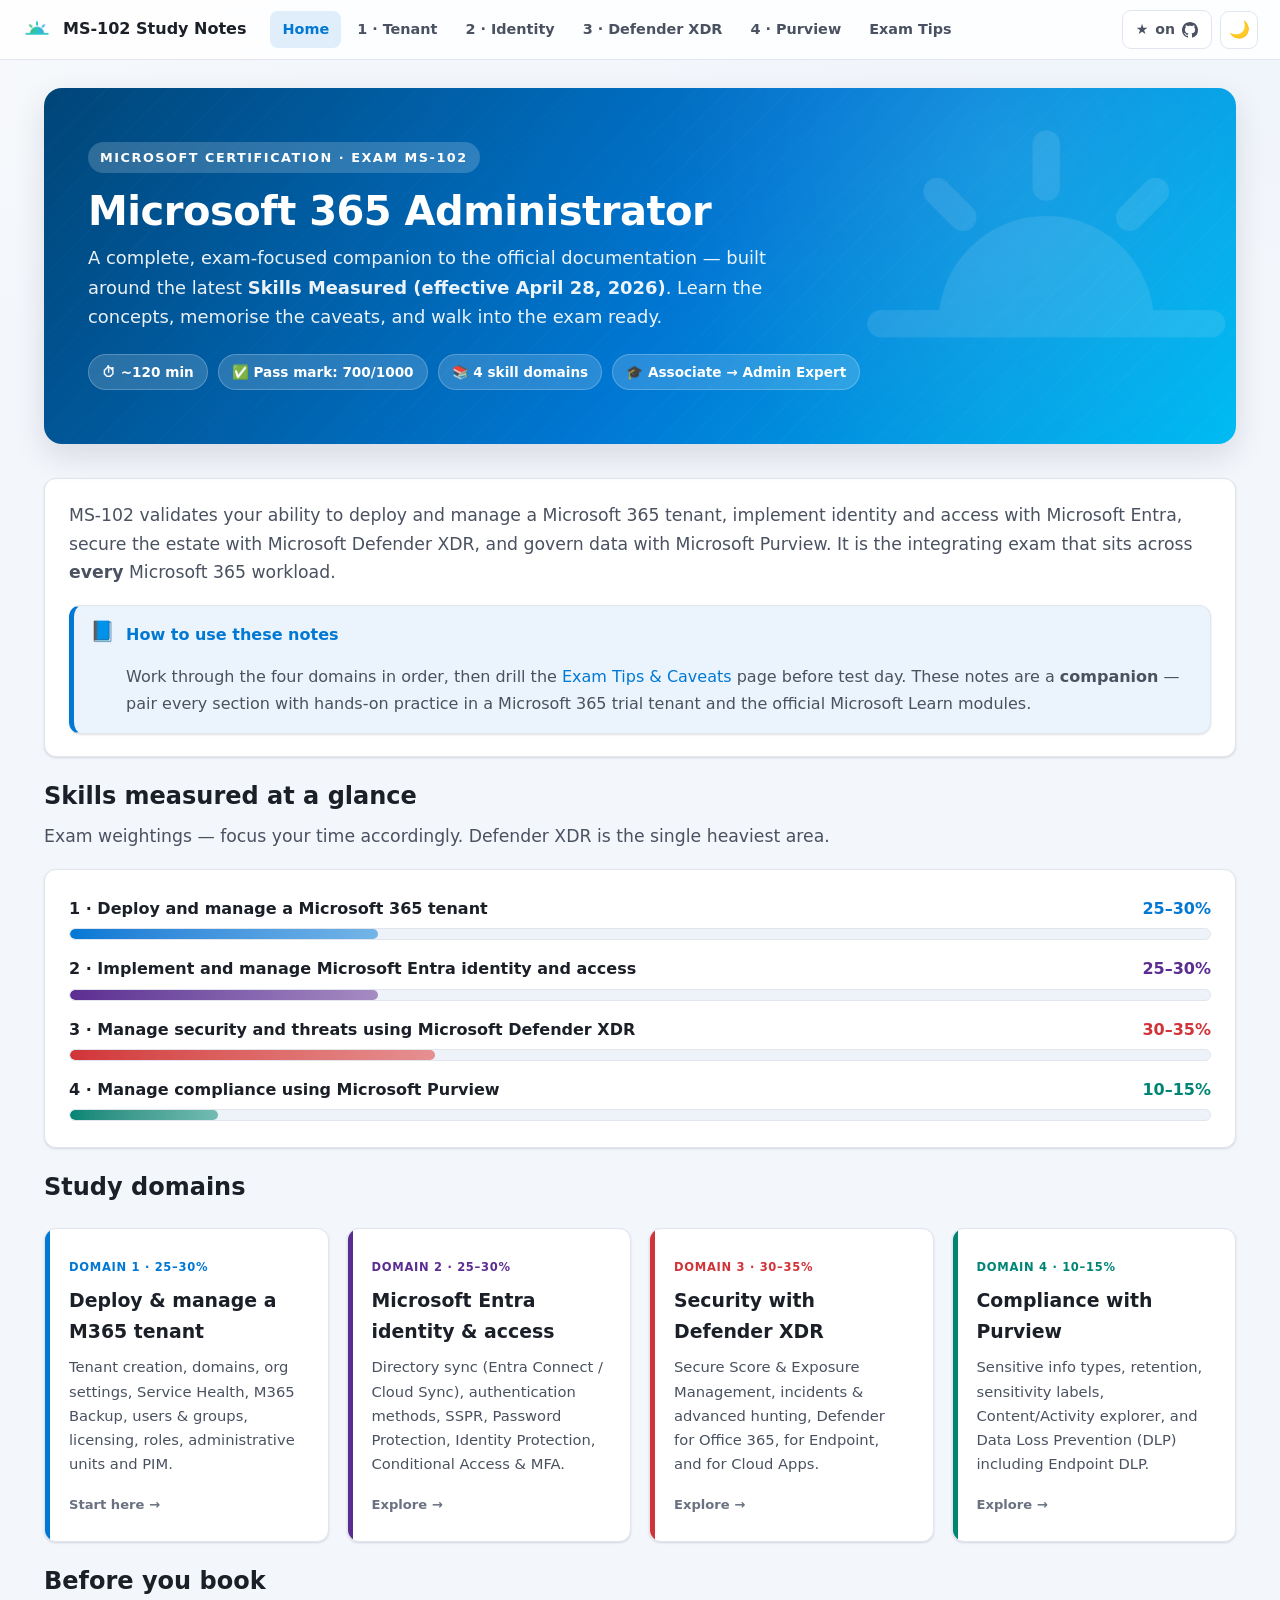
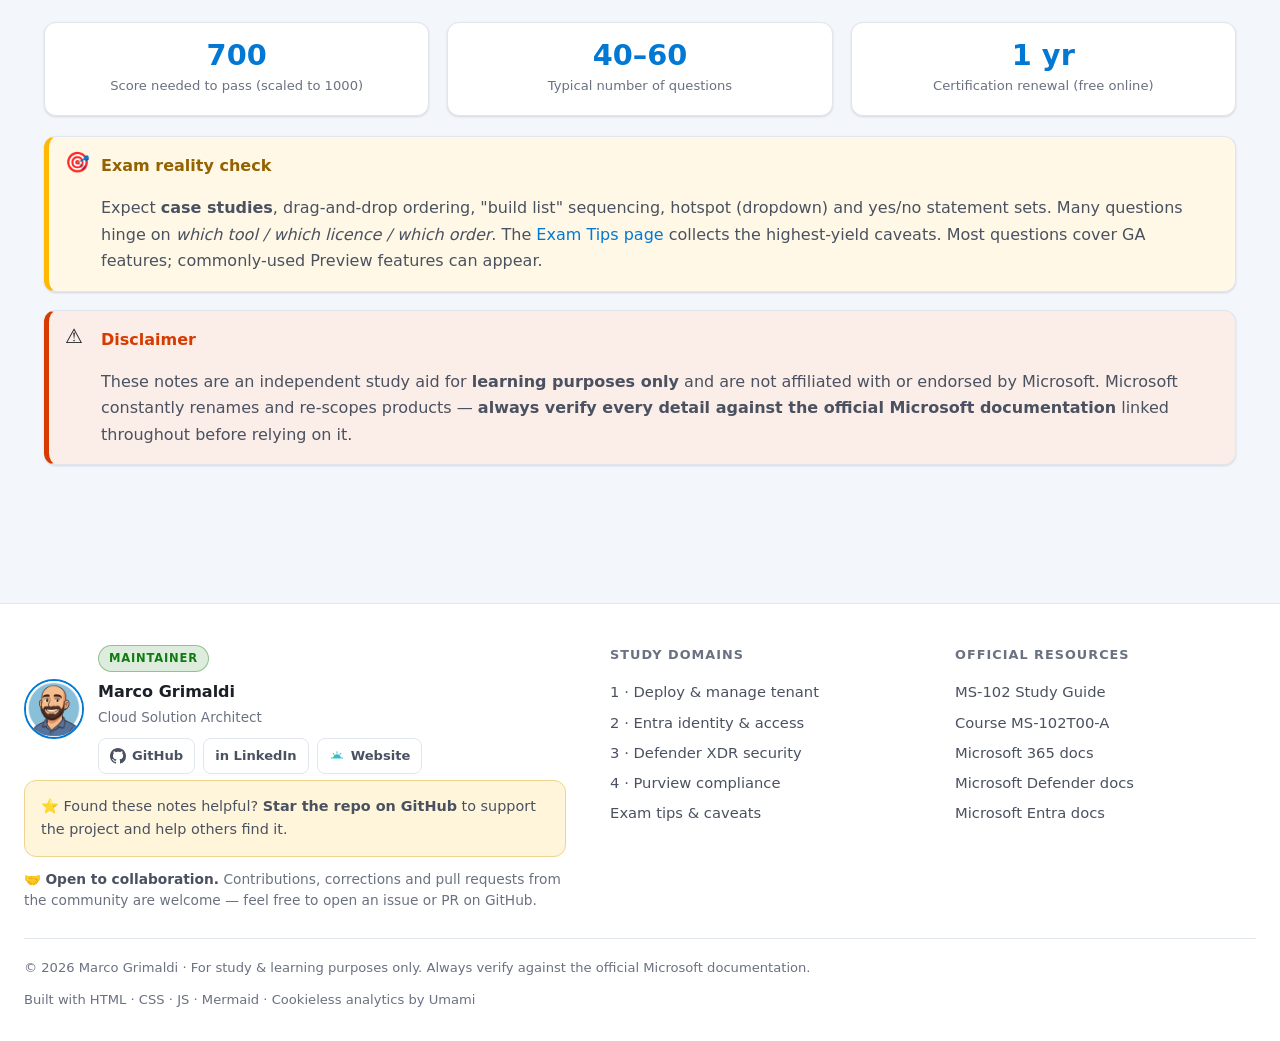
==== index.html @ 49cf77a0 "Initial commit" ====
<!DOCTYPE html>
<html lang="en" data-theme="light">
<head>
  <meta charset="UTF-8">
  <meta name="viewport" content="width=device-width, initial-scale=1.0">
  <title>MS-102 Study Notes · Microsoft 365 Administrator</title>
  <meta name="description" content="Comprehensive, exam-focused study notes for the Microsoft MS-102: Microsoft 365 Administrator certification. Aligned to the latest skills measured with progress bars, diagrams, tables and exam caveats.">
  <meta name="author" content="Marco Grimaldi">
  <link rel="icon" href="assets/images/site-mark-no-bg.png">
  <link rel="stylesheet" href="assets/css/style.css">
  <link rel="canonical" href="https://marcogrimaldi29.com/ms-102-study-notes/">
  <meta name="robots" content="index, follow">
  <meta name="theme-color" content="#0078d4">
  <!-- Open Graph / social -->
  <meta property="og:type" content="website">
  <meta property="og:site_name" content="MS-102 Study Notes">
  <meta property="og:title" content="MS-102 Study Notes · Microsoft 365 Administrator">
  <meta property="og:description" content="Comprehensive, exam-focused study notes for Microsoft MS-102, aligned to the latest skills measured — progress bars, diagrams, tables and exam caveats.">
  <meta property="og:url" content="https://marcogrimaldi29.com/ms-102-study-notes/">
  <meta property="og:image" content="https://marcogrimaldi29.com/ms-102-study-notes/assets/images/site-mark-no-bg.png">
  <meta name="twitter:card" content="summary_large_image">
  <meta name="twitter:title" content="MS-102 Study Notes · Microsoft 365 Administrator">
  <meta name="twitter:description" content="Exam-focused MS-102 study notes aligned to the latest Microsoft skills measured.">
  <meta name="twitter:image" content="https://marcogrimaldi29.com/ms-102-study-notes/assets/images/site-mark-no-bg.png">
  <!-- Structured data -->
  <script type="application/ld+json">
  {"@context":"https://schema.org","@graph":[{"@type":"WebSite","@id":"https://marcogrimaldi29.com/ms-102-study-notes/#website","url":"https://marcogrimaldi29.com/ms-102-study-notes/","name":"MS-102 Study Notes","description":"Exam-focused study notes for Microsoft MS-102: Microsoft 365 Administrator.","inLanguage":"en","publisher":{"@id":"https://marcogrimaldi29.com/#person"}},{"@type":"Person","@id":"https://marcogrimaldi29.com/#person","name":"Marco Grimaldi","url":"https://marcogrimaldi29.com/","sameAs":["https://github.com/marcogrimaldi29","https://www.linkedin.com/in/marco-grimaldi29/"]},{"@type":"Course","name":"MS-102: Microsoft 365 Administrator — Study Notes","description":"Free, exam-focused study notes covering the four MS-102 skill domains: Microsoft 365 tenant, Microsoft Entra identity and access, Microsoft Defender XDR security, and Microsoft Purview compliance.","url":"https://marcogrimaldi29.com/ms-102-study-notes/","inLanguage":"en","provider":{"@type":"Person","name":"Marco Grimaldi","url":"https://marcogrimaldi29.com/"},"teaches":["Deploy and manage a Microsoft 365 tenant","Implement and manage Microsoft Entra identity and access","Manage security and threats using Microsoft Defender XDR","Manage compliance using Microsoft Purview"],"hasCourseInstance":{"@type":"CourseInstance","courseMode":"online","courseWorkload":"PT40H"}}]}
  </script>
  <!-- Umami cookieless analytics (replace data-website-id with your own, then uncomment) -->
  <!-- <script defer src="https://cloud.umami.is/script.js" data-website-id="YOUR-UMAMI-WEBSITE-ID"></script> -->
</head>
<body data-page="home">

  <div class="page-wide">

    <section class="hero">
      <span class="eyebrow">Microsoft Certification · Exam MS-102</span>
      <h1>Microsoft 365 Administrator</h1>
      <p>A complete, exam-focused companion to the official documentation — built around the latest <strong>Skills Measured (effective April 28, 2026)</strong>. Learn the concepts, memorise the caveats, and walk into the exam ready.</p>
      <div class="hero-meta">
        <span>⏱ ~120 min</span>
        <span>✅ Pass mark: 700/1000</span>
        <span>📚 4 skill domains</span>
        <span>🎓 Associate → Admin Expert</span>
      </div>
    </section>

    <div class="card">
      <p class="lead" style="margin-top:0">MS-102 validates your ability to deploy and manage a Microsoft 365 tenant, implement identity and access with Microsoft Entra, secure the estate with Microsoft Defender XDR, and govern data with Microsoft Purview. It is the integrating exam that sits across <strong>every</strong> Microsoft 365 workload.</p>
      <div class="callout note" style="margin-bottom:0">
        <p class="ct-title">How to use these notes</p>
        <p>Work through the four domains in order, then drill the <a href="exam-tips.html">Exam Tips &amp; Caveats</a> page before test day. These notes are a <strong>companion</strong> — pair every section with hands-on practice in a Microsoft 365 trial tenant and the official Microsoft Learn modules.</p>
      </div>
    </div>

    <h2 class="content" style="border:0;margin-bottom:6px">Skills measured at a glance</h2>
    <p class="lead" style="margin-top:0">Exam weightings — focus your time accordingly. Defender XDR is the single heaviest area.</p>

    <div class="card">
      <div class="weight-list">
        <div class="weight-row" style="--accent:var(--d1)">
          <div class="wr-top"><span class="wr-name">1 · Deploy and manage a Microsoft 365 tenant</span><span class="wr-pct">25–30%</span></div>
          <div class="progress"><span data-pct="27"></span></div>
        </div>
        <div class="weight-row" style="--accent:var(--d2)">
          <div class="wr-top"><span class="wr-name">2 · Implement and manage Microsoft Entra identity and access</span><span class="wr-pct">25–30%</span></div>
          <div class="progress"><span data-pct="27"></span></div>
        </div>
        <div class="weight-row" style="--accent:var(--d3)">
          <div class="wr-top"><span class="wr-name">3 · Manage security and threats using Microsoft Defender XDR</span><span class="wr-pct">30–35%</span></div>
          <div class="progress"><span data-pct="32"></span></div>
        </div>
        <div class="weight-row" style="--accent:var(--d4)">
          <div class="wr-top"><span class="wr-name">4 · Manage compliance using Microsoft Purview</span><span class="wr-pct">10–15%</span></div>
          <div class="progress"><span data-pct="13"></span></div>
        </div>
      </div>
    </div>

    <h2 class="content" style="border:0;margin-bottom:6px">Study domains</h2>
    <div class="card-grid">
      <a class="nav-card" href="domain-1-tenant.html" style="--accent:var(--d1)">
        <span class="nc-badge">Domain 1 · 25–30%</span>
        <h3>Deploy &amp; manage a M365 tenant</h3>
        <p>Tenant creation, domains, org settings, Service Health, M365 Backup, users &amp; groups, licensing, roles, administrative units and PIM.</p>
        <span class="nc-foot">Start here →</span>
      </a>
      <a class="nav-card" href="domain-2-identity.html" style="--accent:var(--d2)">
        <span class="nc-badge">Domain 2 · 25–30%</span>
        <h3>Microsoft Entra identity &amp; access</h3>
        <p>Directory sync (Entra Connect / Cloud Sync), authentication methods, SSPR, Password Protection, Identity Protection, Conditional Access &amp; MFA.</p>
        <span class="nc-foot">Explore →</span>
      </a>
      <a class="nav-card" href="domain-3-defender.html" style="--accent:var(--d3)">
        <span class="nc-badge">Domain 3 · 30–35%</span>
        <h3>Security with Defender XDR</h3>
        <p>Secure Score &amp; Exposure Management, incidents &amp; advanced hunting, Defender for Office 365, for Endpoint, and for Cloud Apps.</p>
        <span class="nc-foot">Explore →</span>
      </a>
      <a class="nav-card" href="domain-4-purview.html" style="--accent:var(--d4)">
        <span class="nc-badge">Domain 4 · 10–15%</span>
        <h3>Compliance with Purview</h3>
        <p>Sensitive info types, retention, sensitivity labels, Content/Activity explorer, and Data Loss Prevention (DLP) including Endpoint DLP.</p>
        <span class="nc-foot">Explore →</span>
      </a>
    </div>

    <h2 class="content" style="border:0;margin-bottom:6px">Before you book</h2>
    <div class="card-grid">
      <div class="stat"><div class="s-num">700</div><div class="s-lbl">Score needed to pass (scaled to 1000)</div></div>
      <div class="stat"><div class="s-num">40–60</div><div class="s-lbl">Typical number of questions</div></div>
      <div class="stat"><div class="s-num">1 yr</div><div class="s-lbl">Certification renewal (free online)</div></div>
    </div>

    <div class="callout exam">
      <p class="ct-title">Exam reality check</p>
      <p>Expect <strong>case studies</strong>, drag-and-drop ordering, "build list" sequencing, hotspot (dropdown) and yes/no statement sets. Many questions hinge on <em>which tool / which licence / which order</em>. The <a href="exam-tips.html">Exam Tips page</a> collects the highest-yield caveats. Most questions cover GA features; commonly-used Preview features can appear.</p>
    </div>

    <div class="callout warn">
      <p class="ct-title">Disclaimer</p>
      <p>These notes are an independent study aid for <strong>learning purposes only</strong> and are not affiliated with or endorsed by Microsoft. Microsoft constantly renames and re-scopes products — <strong>always verify every detail against the official Microsoft documentation</strong> linked throughout before relying on it.</p>
    </div>

  </div>

  <script src="assets/js/main.js"></script>
</body>
</html>
---- assets/css/style.css ----
/* =====================================================================
   MS-102 Study Notes — Microsoft / Azure inspired design system
   Author: Marco Grimaldi (marcogrimaldi29.com)
   ===================================================================== */

:root {
  /* Microsoft / Azure palette */
  --ms-blue: #0078d4;
  --ms-blue-dark: #005a9e;
  --ms-blue-darker: #004578;
  --ms-blue-light: #50a0e0;
  --azure-cyan: #00bcf2;
  --ms-purple: #5c2d91;
  --ms-teal: #008575;
  --ms-green: #107c10;
  --ms-amber: #ffb900;
  --ms-orange: #d83b01;
  --ms-red: #d13438;

  /* Domain accent colors */
  --d1: #0078d4; /* tenant   */
  --d2: #5c2d91; /* identity */
  --d3: #d13438; /* defender */
  --d4: #008575; /* purview  */

  /* Light theme surfaces */
  --bg: #f3f6fb;
  --bg-grad-1: #eef4fc;
  --bg-grad-2: #f7f9fc;
  --surface: #ffffff;
  --surface-2: #f6f9fd;
  --surface-3: #eef3f9;
  --border: #e1e6ee;
  --border-strong: #cdd6e4;
  --text: #1b1f27;
  --text-soft: #4a5160;
  --text-muted: #6a7180;
  --shadow-sm: 0 1px 2px rgba(16, 24, 40, .06), 0 1px 3px rgba(16, 24, 40, .08);
  --shadow-md: 0 4px 12px rgba(16, 24, 40, .08), 0 2px 4px rgba(16, 24, 40, .04);
  --shadow-lg: 0 12px 32px rgba(16, 24, 40, .12);
  --radius: 12px;
  --radius-sm: 8px;
  --maxw: 1240px;
  --header-h: 60px;
  --font: "Segoe UI", system-ui, -apple-system, "Helvetica Neue", Arial, sans-serif;
  --mono: "Cascadia Code", "Consolas", "SF Mono", Menlo, monospace;
}

html[data-theme="dark"] {
  --bg: #0b0f17;
  --bg-grad-1: #0d1320;
  --bg-grad-2: #0a0e16;
  --surface: #141a25;
  --surface-2: #1a2230;
  --surface-3: #212b3b;
  --border: #283142;
  --border-strong: #364254;
  --text: #e8edf5;
  --text-soft: #b4bdcc;
  --text-muted: #8590a3;
  --shadow-sm: 0 1px 2px rgba(0, 0, 0, .4);
  --shadow-md: 0 4px 14px rgba(0, 0, 0, .45);
  --shadow-lg: 0 16px 40px rgba(0, 0, 0, .55);
  --ms-blue: #2b9bf4;
  --ms-blue-light: #5ab2f7;
}

* { box-sizing: border-box; }

html { scroll-behavior: smooth; scroll-padding-top: calc(var(--header-h) + 16px); }

body {
  margin: 0;
  font-family: var(--font);
  color: var(--text);
  background:
    radial-gradient(1200px 600px at 100% -10%, var(--bg-grad-1), transparent 60%),
    radial-gradient(900px 500px at -10% 10%, var(--bg-grad-2), transparent 55%),
    var(--bg);
  background-attachment: fixed;
  line-height: 1.65;
  font-size: 16px;
  -webkit-font-smoothing: antialiased;
}

a { color: var(--ms-blue); text-decoration: none; }
a:hover { text-decoration: underline; }

img { max-width: 100%; }

/* ===================== Header / top nav ===================== */
.site-header {
  position: sticky; top: 0; z-index: 100;
  height: var(--header-h);
  display: flex; align-items: center; gap: 18px;
  padding: 0 22px;
  background: color-mix(in srgb, var(--surface) 86%, transparent);
  backdrop-filter: saturate(160%) blur(12px);
  border-bottom: 1px solid var(--border);
}
.brand { display: flex; align-items: center; gap: 11px; font-weight: 700; color: var(--text); white-space: nowrap; }
.brand img { height: 30px; width: auto; }
.brand:hover { text-decoration: none; }

.top-nav { display: flex; gap: 4px; margin-left: 6px; flex-wrap: nowrap; }
.top-nav a {
  color: var(--text-soft); font-weight: 600; font-size: .9rem;
  padding: 7px 12px; border-radius: 8px; white-space: nowrap;
}
.top-nav a:hover { background: var(--surface-3); text-decoration: none; }
.top-nav a.active { color: var(--ms-blue); background: color-mix(in srgb, var(--ms-blue) 12%, transparent); }

.header-tools { margin-left: auto; display: flex; align-items: center; gap: 8px; }
.icon-btn {
  display: inline-flex; align-items: center; justify-content: center;
  width: 38px; height: 38px; border-radius: 9px;
  border: 1px solid var(--border); background: var(--surface);
  color: var(--text-soft); cursor: pointer; font-size: 1.05rem; transition: .15s;
}
.icon-btn:hover { background: var(--surface-3); color: var(--ms-blue); border-color: var(--border-strong); }
.ghub-link { display: inline-flex; align-items: center; gap: 7px; font-weight: 600; font-size: .88rem;
  padding: 7px 13px; border-radius: 9px; border: 1px solid var(--border); background: var(--surface); color: var(--text-soft); }
.ghub-link:hover { background: var(--surface-3); text-decoration: none; color: var(--ms-blue); }
.ghub-link svg { width: 16px; height: 16px; flex: none; }

.nav-toggle { display: none; }

/* ===================== Layout ===================== */
.layout { display: grid; grid-template-columns: 260px minmax(0, 1fr); gap: 34px;
  max-width: var(--maxw); margin: 0 auto; padding: 28px 24px 80px; }
.page-wide { max-width: var(--maxw); margin: 0 auto; padding: 28px 24px 80px; }

/* Sidebar TOC */
.toc {
  position: sticky; top: calc(var(--header-h) + 24px);
  align-self: start; max-height: calc(100vh - var(--header-h) - 48px);
  overflow-y: auto; padding-right: 6px;
}
.toc h4 { font-size: .72rem; text-transform: uppercase; letter-spacing: .09em; color: var(--text-muted);
  margin: 0 0 10px; padding-left: 12px; }
.toc ul { list-style: none; margin: 0; padding: 0; border-left: 2px solid var(--border); }
.toc li a { display: block; padding: 6px 12px; font-size: .87rem; color: var(--text-soft);
  border-left: 2px solid transparent; margin-left: -2px; border-radius: 0 6px 6px 0; }
.toc li a:hover { background: var(--surface-3); text-decoration: none; }
.toc li a.toc-h3 { padding-left: 24px; font-size: .82rem; color: var(--text-muted); }
.toc li a.active { color: var(--ms-blue); border-left-color: var(--ms-blue); font-weight: 600;
  background: color-mix(in srgb, var(--ms-blue) 8%, transparent); }

.content { min-width: 0; }

/* ===================== Hero ===================== */
.hero {
  position: relative; overflow: hidden;
  border-radius: 18px; padding: 54px 44px;
  background: linear-gradient(125deg, var(--ms-blue-darker), var(--ms-blue) 55%, var(--azure-cyan));
  color: #fff; box-shadow: var(--shadow-lg); margin-bottom: 34px;
}
.hero::after {
  content: ""; position: absolute; inset: 0; z-index: 0; opacity: .25; pointer-events: none;
  background-image:
    radial-gradient(circle at 80% 20%, rgba(255,255,255,.4), transparent 35%),
    repeating-linear-gradient(135deg, rgba(255,255,255,.06) 0 2px, transparent 2px 22px);
}
/* Brand mark watermark — faint white silhouette of the site logo */
.hero::before {
  content: ""; position: absolute; z-index: 0; pointer-events: none;
  top: 50%; right: -40px; transform: translateY(-50%);
  width: min(48%, 460px); aspect-ratio: 1 / 1;
  background: url("../images/site-mark-no-bg.png") center / contain no-repeat;
  filter: brightness(0) invert(1);
  opacity: .1;
}
/* Keep hero text/content above both decorative layers */
.hero > * { position: relative; z-index: 1; }
.hero h1 { margin: 0 0 10px; font-size: 2.5rem; line-height: 1.1; font-weight: 700; letter-spacing: -.5px; }
.hero p { margin: 0; font-size: 1.12rem; max-width: 720px; color: rgba(255,255,255,.92); }
.hero .eyebrow { display: inline-flex; align-items: center; gap: 8px; font-size: .8rem; font-weight: 700;
  text-transform: uppercase; letter-spacing: .12em; background: rgba(255,255,255,.18);
  padding: 5px 12px; border-radius: 999px; margin-bottom: 16px; }
.hero .hero-meta { display: flex; flex-wrap: wrap; gap: 10px; margin-top: 22px; }
.hero .hero-meta span { background: rgba(255,255,255,.16); border: 1px solid rgba(255,255,255,.22);
  padding: 6px 13px; border-radius: 999px; font-size: .85rem; font-weight: 600; }

/* page header (domain pages) */
.page-head { border-left: 5px solid var(--accent, var(--ms-blue)); padding: 4px 0 4px 18px; margin-bottom: 8px; }
.page-head .kicker { font-size: .78rem; font-weight: 700; letter-spacing: .1em; text-transform: uppercase;
  color: var(--accent, var(--ms-blue)); }
.page-head h1 { margin: 4px 0 6px; font-size: 2rem; line-height: 1.15; }
.page-head p { margin: 0; color: var(--text-soft); max-width: 760px; }

/* ===================== Headings & content ===================== */
.content h2 { font-size: 1.5rem; margin: 44px 0 14px; padding-bottom: 8px; border-bottom: 2px solid var(--border);
  scroll-margin-top: 80px; }
.content h2 .num { color: var(--accent, var(--ms-blue)); font-weight: 800; margin-right: 8px; }
.content h3 { font-size: 1.18rem; margin: 30px 0 10px; scroll-margin-top: 80px; color: var(--text); }
.content h4 { font-size: 1.02rem; margin: 22px 0 8px; color: var(--text-soft); }
.content p, .content li { color: var(--text-soft); }
.content strong { color: var(--text); }
.content ul, .content ol { padding-left: 22px; }
.content li { margin: 5px 0; }
.content code { font-family: var(--mono); font-size: .88em; background: var(--surface-3);
  padding: 2px 6px; border-radius: 5px; color: var(--ms-purple); }
html[data-theme="dark"] .content code { color: #d6a8ff; }

/* ===================== Cards ===================== */
.card { background: var(--surface); border: 1px solid var(--border); border-radius: var(--radius);
  padding: 22px 24px; box-shadow: var(--shadow-sm); margin: 18px 0; }
.card-grid { display: grid; grid-template-columns: repeat(auto-fit, minmax(250px, 1fr)); gap: 18px; margin: 20px 0; }
/* Below the width where 4 cards fit in one row, switch to an even 2x2 grid
   (avoids an uneven 3 + 1 split), then a single column on narrow screens. */
@media (max-width: 1140px) { .card-grid { grid-template-columns: repeat(2, 1fr); } }
@media (max-width: 560px)  { .card-grid { grid-template-columns: 1fr; } }

.nav-card { display: block; position: relative; overflow: hidden; background: var(--surface);
  border: 1px solid var(--border); border-radius: var(--radius); padding: 24px; box-shadow: var(--shadow-sm);
  transition: .18s; color: var(--text); }
.nav-card::before { content: ""; position: absolute; left: 0; top: 0; bottom: 0; width: 5px; background: var(--accent, var(--ms-blue)); }
.nav-card:hover { transform: translateY(-3px); box-shadow: var(--shadow-lg); text-decoration: none; border-color: var(--border-strong); }
.nav-card .nc-badge { display: inline-block; font-size: .72rem; font-weight: 700; letter-spacing: .06em;
  text-transform: uppercase; color: var(--accent, var(--ms-blue)); margin-bottom: 8px; }
.nav-card h3 { margin: 0 0 8px; font-size: 1.18rem; }
.nav-card p { margin: 0 0 14px; color: var(--text-soft); font-size: .92rem; }
.nav-card .nc-foot { font-size: .82rem; color: var(--text-muted); font-weight: 600; }

/* ===================== Progress bars ===================== */
.weight-list { display: flex; flex-direction: column; gap: 16px; margin: 4px 0; }
.weight-row .wr-top { display: flex; justify-content: space-between; align-items: baseline; margin-bottom: 6px; }
.weight-row .wr-name { font-weight: 600; color: var(--text); }
.weight-row .wr-pct { font-weight: 700; color: var(--accent, var(--ms-blue)); font-variant-numeric: tabular-nums; }
.progress { height: 12px; background: var(--surface-3); border-radius: 999px; overflow: hidden; border: 1px solid var(--border); }
.progress > span { display: block; height: 100%; width: 0; border-radius: 999px;
  background: linear-gradient(90deg, var(--accent, var(--ms-blue)), color-mix(in srgb, var(--accent, var(--ms-blue)) 55%, #fff));
  transition: width 1.1s cubic-bezier(.2,.7,.2,1); }

/* ===================== Callouts ===================== */
.callout { position: relative; border-radius: var(--radius); padding: 16px 18px 16px 52px; margin: 18px 0;
  border: 1px solid var(--border); background: var(--surface-2); box-shadow: var(--shadow-sm); }
.callout::before { position: absolute; left: 16px; top: 15px; font-size: 1.25rem; line-height: 1; }
.callout .ct-title { font-weight: 700; margin: 0 0 4px; }
.callout p:last-child { margin-bottom: 0; }
.callout p { color: var(--text-soft); }

.callout.exam { border-left: 5px solid var(--ms-amber); background: color-mix(in srgb, var(--ms-amber) 10%, var(--surface)); }
.callout.exam::before { content: "🎯"; }
.callout.exam .ct-title { color: #946200; }
html[data-theme="dark"] .callout.exam .ct-title { color: var(--ms-amber); }

.callout.tip { border-left: 5px solid var(--ms-green); background: color-mix(in srgb, var(--ms-green) 9%, var(--surface)); }
.callout.tip::before { content: "💡"; }
.callout.tip .ct-title { color: var(--ms-green); }

.callout.warn { border-left: 5px solid var(--ms-orange); background: color-mix(in srgb, var(--ms-orange) 9%, var(--surface)); }
.callout.warn::before { content: "⚠️"; }
.callout.warn .ct-title { color: var(--ms-orange); }

.callout.note { border-left: 5px solid var(--ms-blue); background: color-mix(in srgb, var(--ms-blue) 8%, var(--surface)); }
.callout.note::before { content: "📘"; }
.callout.note .ct-title { color: var(--ms-blue); }

.callout.ps { border-left: 5px solid var(--ms-purple); background: color-mix(in srgb, var(--ms-purple) 8%, var(--surface)); }
.callout.ps::before { content: "⌨️"; }
.callout.ps .ct-title { color: var(--ms-purple); }
html[data-theme="dark"] .callout.ps .ct-title { color: #c79bf0; }

/* ===================== Tables ===================== */
.table-wrap { overflow-x: auto; margin: 18px 0; border-radius: var(--radius); border: 1px solid var(--border); box-shadow: var(--shadow-sm); }
table.tbl { width: 100%; border-collapse: collapse; font-size: .92rem; background: var(--surface); min-width: 520px; }
table.tbl thead th { background: linear-gradient(180deg, var(--ms-blue), var(--ms-blue-dark)); color: #fff;
  text-align: left; padding: 11px 14px; font-weight: 600; position: sticky; top: 0; }
table.tbl.t-purple thead th { background: linear-gradient(180deg, var(--ms-purple), #45216e); }
table.tbl.t-red thead th { background: linear-gradient(180deg, var(--ms-red), #a32a2d); }
table.tbl.t-teal thead th { background: linear-gradient(180deg, var(--ms-teal), #006052); }
table.tbl.t-slate thead th { background: linear-gradient(180deg, #4a5568, #2d3748); }
table.tbl td, table.tbl th { padding: 10px 14px; border-bottom: 1px solid var(--border); vertical-align: top; color: var(--text-soft); }
table.tbl tbody tr:nth-child(even) { background: var(--surface-2); }
table.tbl tbody tr:hover { background: var(--surface-3); }
table.tbl td strong { color: var(--text); }
table.tbl td:first-child { color: var(--text); font-weight: 600; }

/* pills / badges */
.pill { display: inline-block; padding: 2px 9px; border-radius: 999px; font-size: .76rem; font-weight: 700;
  line-height: 1.5; white-space: nowrap; }
.pill.p-blue { background: color-mix(in srgb, var(--ms-blue) 16%, transparent); color: var(--ms-blue); }
.pill.p-green { background: color-mix(in srgb, var(--ms-green) 16%, transparent); color: var(--ms-green); }
.pill.p-amber { background: color-mix(in srgb, var(--ms-amber) 22%, transparent); color: #8a6100; }
.pill.p-red { background: color-mix(in srgb, var(--ms-red) 16%, transparent); color: var(--ms-red); }
.pill.p-purple { background: color-mix(in srgb, var(--ms-purple) 16%, transparent); color: var(--ms-purple); }
.pill.p-gray { background: var(--surface-3); color: var(--text-muted); }
html[data-theme="dark"] .pill.p-amber { color: var(--ms-amber); }
html[data-theme="dark"] .pill.p-purple { color: #c79bf0; }

/* ===================== Mermaid ===================== */
.mermaid-wrap { background: var(--surface); border: 1px solid var(--border); border-radius: var(--radius);
  padding: 18px; margin: 20px 0; box-shadow: var(--shadow-sm); overflow-x: auto; text-align: center; }
.mermaid-wrap .mm-cap { font-size: .82rem; color: var(--text-muted); margin-top: 8px; font-style: italic; }
.mermaid { display: flex; justify-content: center; }

/* code blocks */
pre.code { background: #1b2030; color: #e6edf3; border-radius: var(--radius-sm); padding: 14px 16px;
  overflow-x: auto; font-family: var(--mono); font-size: .85rem; line-height: 1.55; border: 1px solid #2a3142; margin: 16px 0; }
pre.code code { background: none; color: inherit; padding: 0; }
pre.code .cm { color: #7d8aa3; }
pre.code .kw { color: #79c0ff; }
pre.code .st { color: #a5d6a7; }

/* key-term definition list */
dl.terms { margin: 16px 0; }
dl.terms dt { font-weight: 700; color: var(--text); margin-top: 12px; }
dl.terms dd { margin: 2px 0 0; color: var(--text-soft); }

/* steps */
ol.steps { counter-reset: step; list-style: none; padding-left: 0; }
ol.steps > li { position: relative; padding-left: 44px; margin: 14px 0; }
ol.steps > li::before { counter-increment: step; content: counter(step); position: absolute; left: 0; top: -2px;
  width: 30px; height: 30px; border-radius: 50%; background: var(--accent, var(--ms-blue)); color: #fff;
  display: grid; place-items: center; font-weight: 700; font-size: .9rem; }

/* ===================== Footer ===================== */
.site-footer { border-top: 1px solid var(--border); background: var(--surface);
  padding: 40px 24px 30px; margin-top: 40px; }
.footer-inner { max-width: var(--maxw); margin: 0 auto; display: flex; flex-wrap: wrap; gap: 30px 44px; }
.footer-col { flex: 1 1 200px; min-width: 0; }
.footer-col-author { flex: 2.2 1 320px; }
.footer-inner h5 { font-size: .8rem; text-transform: uppercase; letter-spacing: .08em; color: var(--text-muted); margin: 0 0 12px; }
.maintainer-badge { display: inline-flex; align-items: center; gap: 6px; font-size: .72rem; font-weight: 700;
  text-transform: uppercase; letter-spacing: .07em; color: var(--ms-green);
  background: color-mix(in srgb, var(--ms-green) 14%, transparent);
  border: 1px solid color-mix(in srgb, var(--ms-green) 38%, transparent);
  padding: 3px 10px; border-radius: 999px; margin-bottom: 7px; }
.contrib-note { margin-top: 12px; font-size: .86rem; color: var(--text-muted); line-height: 1.5; }
.contrib-note strong { color: var(--text-soft); }
.footer-inner a { color: var(--text-soft); display: block; padding: 3px 0; font-size: .92rem; }
.footer-inner a:hover { color: var(--ms-blue); }
.author-card { display: flex; gap: 14px; align-items: center; }
.author-card > img { width: 60px; height: 60px; border-radius: 50%; border: 2px solid var(--ms-blue); object-fit: cover; }
.author-card .ac-name { font-weight: 700; color: var(--text); }
.author-card .ac-role { font-size: .85rem; color: var(--text-muted); }
.author-links { display: flex; gap: 8px; margin-top: 10px; }
.author-links a { display: inline-flex; align-items: center; gap: 6px; font-size: .82rem; font-weight: 600;
  padding: 6px 11px; border-radius: 8px; border: 1px solid var(--border); }
.author-links a:hover { background: var(--surface-3); }
.author-links a svg { width: 16px; height: 16px; flex: none; }
.author-links a img { width: 16px; height: 16px; flex: none; }
.star-cta { background: color-mix(in srgb, var(--ms-amber) 14%, var(--surface)); border: 1px solid color-mix(in srgb, var(--ms-amber) 40%, var(--border));
  border-radius: var(--radius); padding: 14px 16px; margin-top: 6px; font-size: .9rem; color: var(--text-soft); }
.footer-bottom { max-width: var(--maxw); margin: 28px auto 0; padding-top: 18px; border-top: 1px solid var(--border);
  font-size: .82rem; color: var(--text-muted); display: flex; justify-content: space-between; flex-wrap: wrap; gap: 10px; }

/* prev / next */
.pager { display: flex; justify-content: space-between; gap: 14px; margin-top: 46px; flex-wrap: wrap; }
.pager a { flex: 1 1 240px; border: 1px solid var(--border); border-radius: var(--radius); padding: 14px 18px;
  background: var(--surface); box-shadow: var(--shadow-sm); transition: .15s; }
.pager a:hover { border-color: var(--ms-blue); text-decoration: none; box-shadow: var(--shadow-md); }
.pager .pg-dir { font-size: .76rem; text-transform: uppercase; letter-spacing: .08em; color: var(--text-muted); }
.pager .pg-title { font-weight: 600; color: var(--text); }
.pager a.next { text-align: right; }

/* misc */
.lead { font-size: 1.08rem; color: var(--text-soft); }
.divider { height: 1px; background: var(--border); margin: 30px 0; border: 0; }
.back-top { position: fixed; right: 22px; bottom: 22px; z-index: 60; opacity: 0; pointer-events: none; transition: .25s; }
.back-top.show { opacity: 1; pointer-events: auto; }

.stat-grid { display: flex; flex-wrap: wrap; gap: 16px; margin: 20px 0; }
.stat { flex: 1 1 200px; background: var(--surface); border: 1px solid var(--border); border-radius: var(--radius); padding: 18px; text-align: center; box-shadow: var(--shadow-sm); }
.stat .s-num { font-size: 1.8rem; font-weight: 800; color: var(--accent, var(--ms-blue)); line-height: 1; }
.stat .s-lbl { font-size: .82rem; color: var(--text-muted); margin-top: 6px; }

/* ===================== Responsive ===================== */
@media (max-width: 980px) {
  .layout { grid-template-columns: 1fr; }
  .toc { display: none; }
  /* Author spans the full row; the two link columns pair up side-by-side below */
  .footer-col-author { flex-basis: 100%; }
  /* Collapse the nav into a dropdown before the tabs would wrap to two lines */
  .top-nav { position: fixed; top: var(--header-h); left: 0; right: 0; flex-direction: column;
    background: var(--surface); border-bottom: 1px solid var(--border); padding: 8px 14px;
    transform: translateY(-140%); transition: .25s; box-shadow: var(--shadow-md); }
  .top-nav.open { transform: translateY(0); }
  .nav-toggle { display: inline-flex; }
}
@media (max-width: 760px) {
  .hero { padding: 36px 24px; }
  .hero h1 { font-size: 1.9rem; }
  .brand .brand-full { display: none; }
  .ghub-link span { display: none; }
}

@media print {
  .site-header, .toc, .site-footer, .back-top, .pager { display: none; }
  .layout { grid-template-columns: 1fr; }
  body { background: #fff; }
}
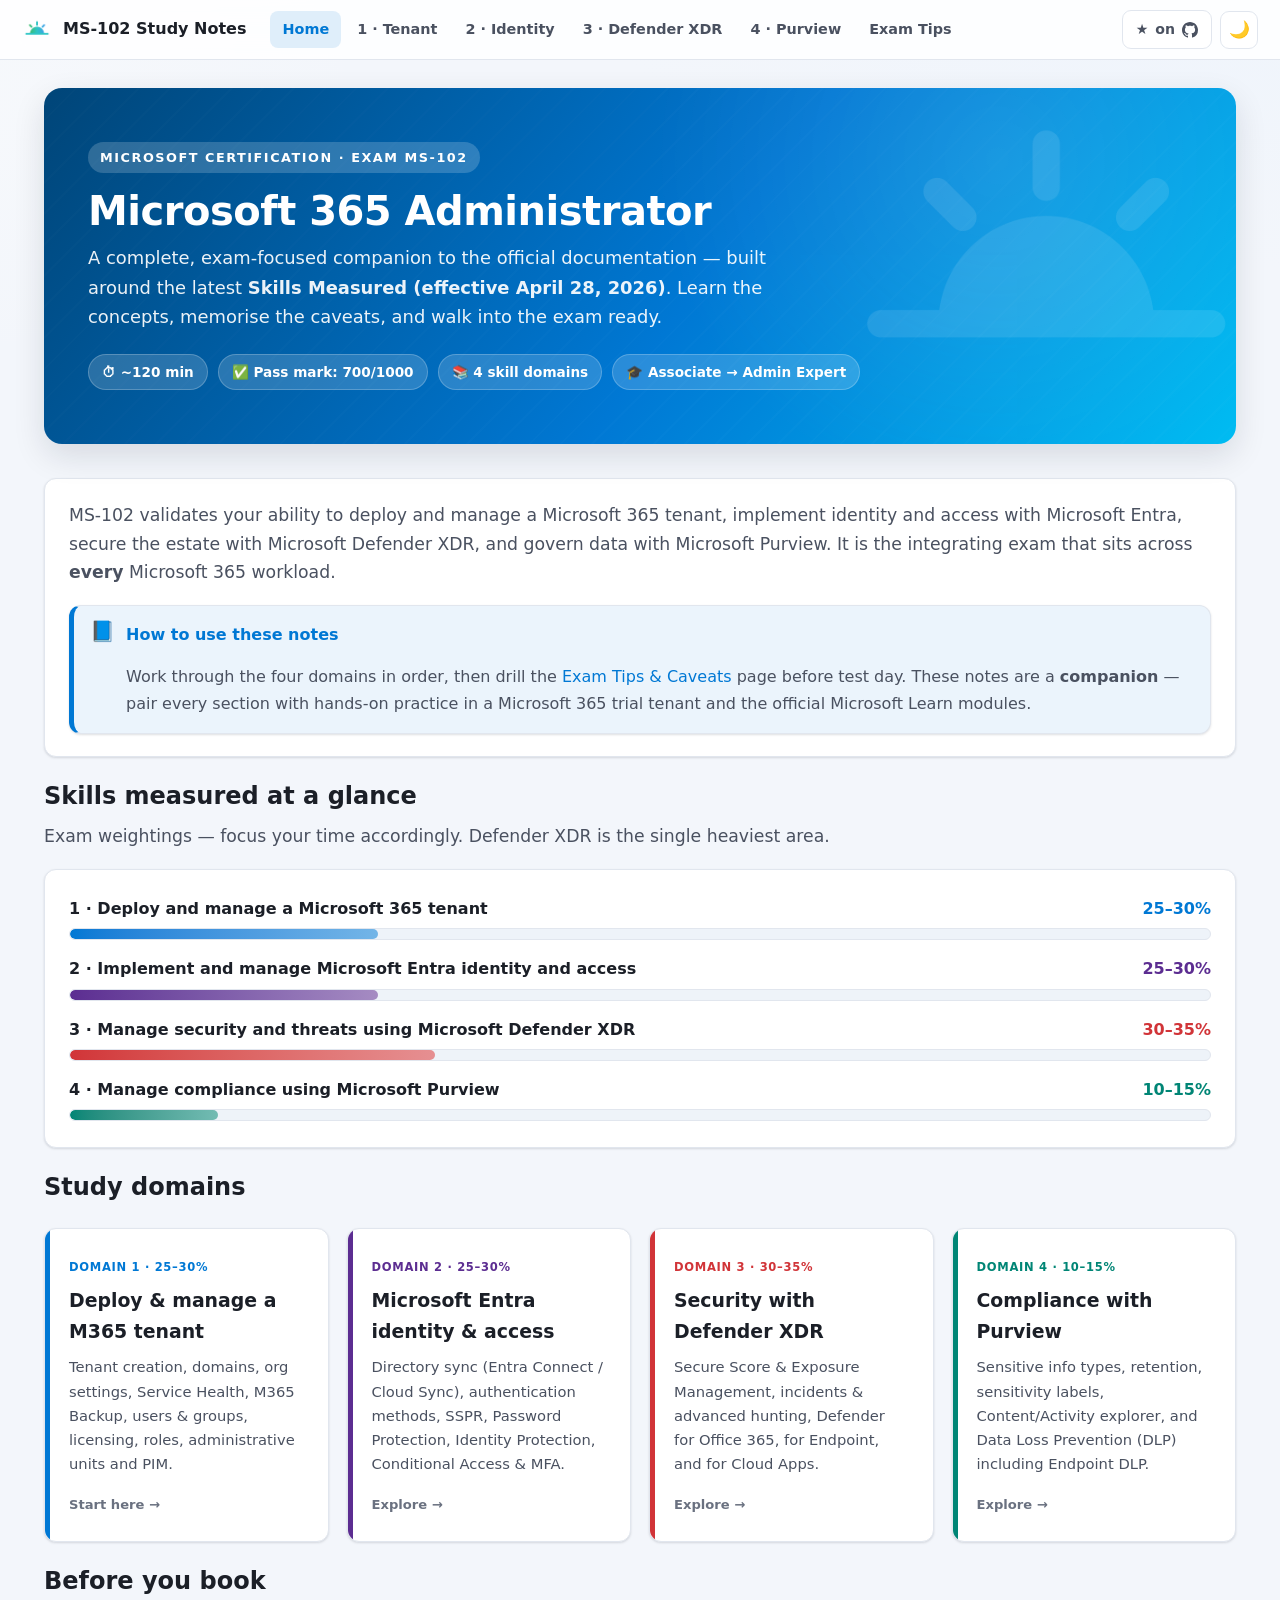
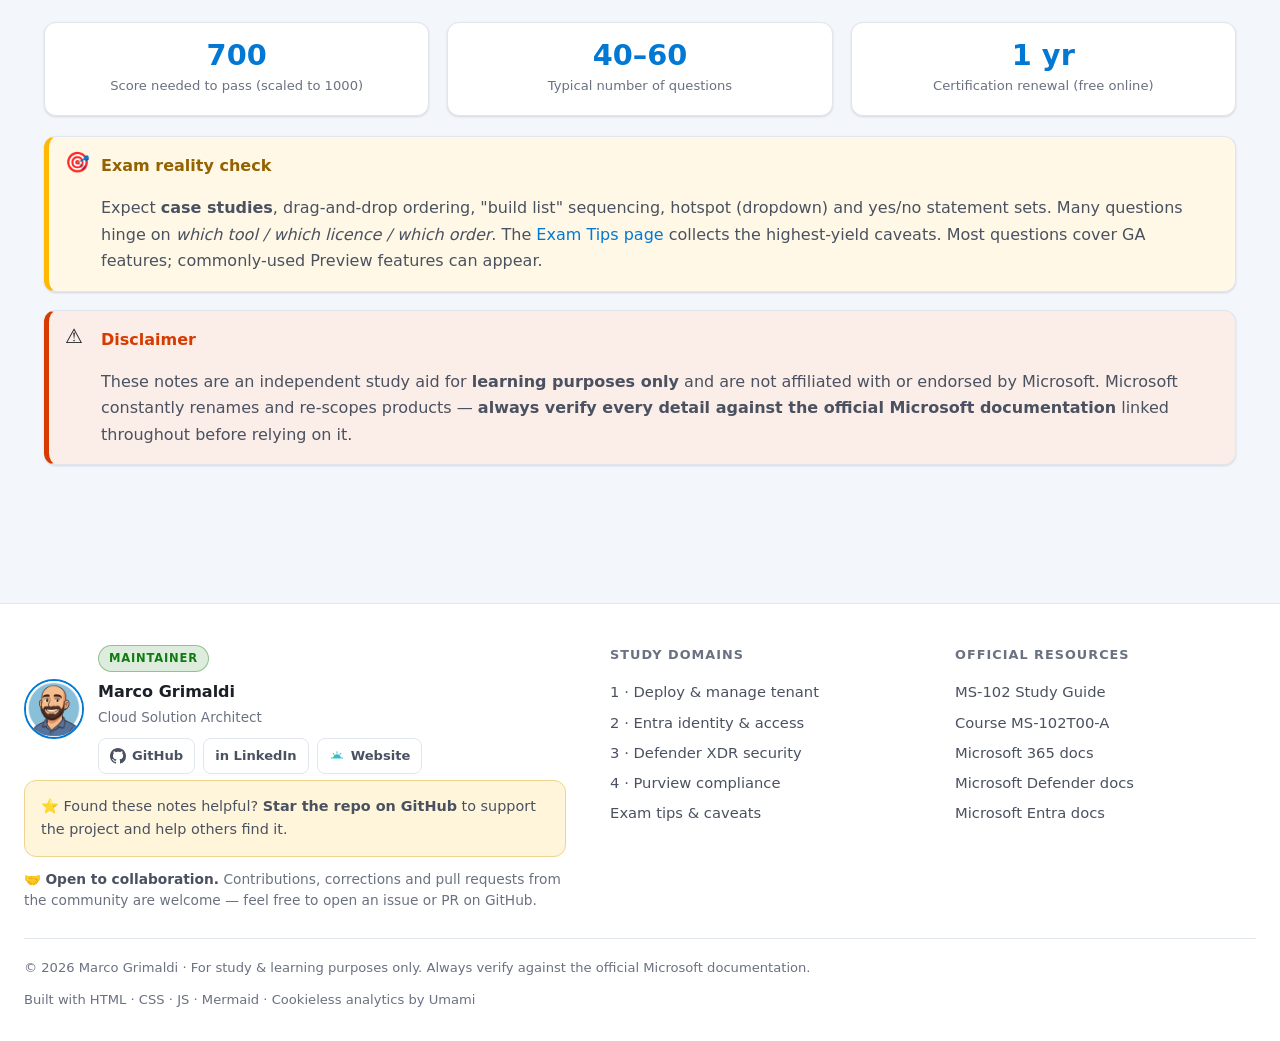
==== commit 556778ac: "Restructure site for clean directory URLs Move each page into its own folder (e.g., domain-1-tenant/" ====
--- a/index.html
+++ b/index.html
@@ -26,8 +26,6 @@
   <script type="application/ld+json">
   {"@context":"https://schema.org","@graph":[{"@type":"WebSite","@id":"https://marcogrimaldi29.com/ms-102-study-notes/#website","url":"https://marcogrimaldi29.com/ms-102-study-notes/","name":"MS-102 Study Notes","description":"Exam-focused study notes for Microsoft MS-102: Microsoft 365 Administrator.","inLanguage":"en","publisher":{"@id":"https://marcogrimaldi29.com/#person"}},{"@type":"Person","@id":"https://marcogrimaldi29.com/#person","name":"Marco Grimaldi","url":"https://marcogrimaldi29.com/","sameAs":["https://github.com/marcogrimaldi29","https://www.linkedin.com/in/marco-grimaldi29/"]},{"@type":"Course","name":"MS-102: Microsoft 365 Administrator — Study Notes","description":"Free, exam-focused study notes covering the four MS-102 skill domains: Microsoft 365 tenant, Microsoft Entra identity and access, Microsoft Defender XDR security, and Microsoft Purview compliance.","url":"https://marcogrimaldi29.com/ms-102-study-notes/","inLanguage":"en","provider":{"@type":"Person","name":"Marco Grimaldi","url":"https://marcogrimaldi29.com/"},"teaches":["Deploy and manage a Microsoft 365 tenant","Implement and manage Microsoft Entra identity and access","Manage security and threats using Microsoft Defender XDR","Manage compliance using Microsoft Purview"],"hasCourseInstance":{"@type":"CourseInstance","courseMode":"online","courseWorkload":"PT40H"}}]}
   </script>
-  <!-- Umami cookieless analytics (replace data-website-id with your own, then uncomment) -->
-  <!-- <script defer src="https://cloud.umami.is/script.js" data-website-id="YOUR-UMAMI-WEBSITE-ID"></script> -->
 </head>
 <body data-page="home">
 
@@ -49,7 +47,7 @@
       <p class="lead" style="margin-top:0">MS-102 validates your ability to deploy and manage a Microsoft 365 tenant, implement identity and access with Microsoft Entra, secure the estate with Microsoft Defender XDR, and govern data with Microsoft Purview. It is the integrating exam that sits across <strong>every</strong> Microsoft 365 workload.</p>
       <div class="callout note" style="margin-bottom:0">
         <p class="ct-title">How to use these notes</p>
-        <p>Work through the four domains in order, then drill the <a href="exam-tips.html">Exam Tips &amp; Caveats</a> page before test day. These notes are a <strong>companion</strong> — pair every section with hands-on practice in a Microsoft 365 trial tenant and the official Microsoft Learn modules.</p>
+        <p>Work through the four domains in order, then drill the <a href="exam-tips/">Exam Tips &amp; Caveats</a> page before test day. These notes are a <strong>companion</strong> — pair every section with hands-on practice in a Microsoft 365 trial tenant and the official Microsoft Learn modules.</p>
       </div>
     </div>
 
@@ -79,25 +77,25 @@
 
     <h2 class="content" style="border:0;margin-bottom:6px">Study domains</h2>
     <div class="card-grid">
-      <a class="nav-card" href="domain-1-tenant.html" style="--accent:var(--d1)">
+      <a class="nav-card" href="domain-1-tenant/" style="--accent:var(--d1)">
         <span class="nc-badge">Domain 1 · 25–30%</span>
         <h3>Deploy &amp; manage a M365 tenant</h3>
         <p>Tenant creation, domains, org settings, Service Health, M365 Backup, users &amp; groups, licensing, roles, administrative units and PIM.</p>
         <span class="nc-foot">Start here →</span>
       </a>
-      <a class="nav-card" href="domain-2-identity.html" style="--accent:var(--d2)">
+      <a class="nav-card" href="domain-2-identity/" style="--accent:var(--d2)">
         <span class="nc-badge">Domain 2 · 25–30%</span>
         <h3>Microsoft Entra identity &amp; access</h3>
         <p>Directory sync (Entra Connect / Cloud Sync), authentication methods, SSPR, Password Protection, Identity Protection, Conditional Access &amp; MFA.</p>
         <span class="nc-foot">Explore →</span>
       </a>
-      <a class="nav-card" href="domain-3-defender.html" style="--accent:var(--d3)">
+      <a class="nav-card" href="domain-3-defender/" style="--accent:var(--d3)">
         <span class="nc-badge">Domain 3 · 30–35%</span>
         <h3>Security with Defender XDR</h3>
         <p>Secure Score &amp; Exposure Management, incidents &amp; advanced hunting, Defender for Office 365, for Endpoint, and for Cloud Apps.</p>
         <span class="nc-foot">Explore →</span>
       </a>
-      <a class="nav-card" href="domain-4-purview.html" style="--accent:var(--d4)">
+      <a class="nav-card" href="domain-4-purview/" style="--accent:var(--d4)">
         <span class="nc-badge">Domain 4 · 10–15%</span>
         <h3>Compliance with Purview</h3>
         <p>Sensitive info types, retention, sensitivity labels, Content/Activity explorer, and Data Loss Prevention (DLP) including Endpoint DLP.</p>
@@ -114,7 +112,7 @@
 
     <div class="callout exam">
       <p class="ct-title">Exam reality check</p>
-      <p>Expect <strong>case studies</strong>, drag-and-drop ordering, "build list" sequencing, hotspot (dropdown) and yes/no statement sets. Many questions hinge on <em>which tool / which licence / which order</em>. The <a href="exam-tips.html">Exam Tips page</a> collects the highest-yield caveats. Most questions cover GA features; commonly-used Preview features can appear.</p>
+      <p>Expect <strong>case studies</strong>, drag-and-drop ordering, "build list" sequencing, hotspot (dropdown) and yes/no statement sets. Many questions hinge on <em>which tool / which licence / which order</em>. The <a href="exam-tips/">Exam Tips page</a> collects the highest-yield caveats. Most questions cover GA features; commonly-used Preview features can appear.</p>
     </div>
 
     <div class="callout warn">
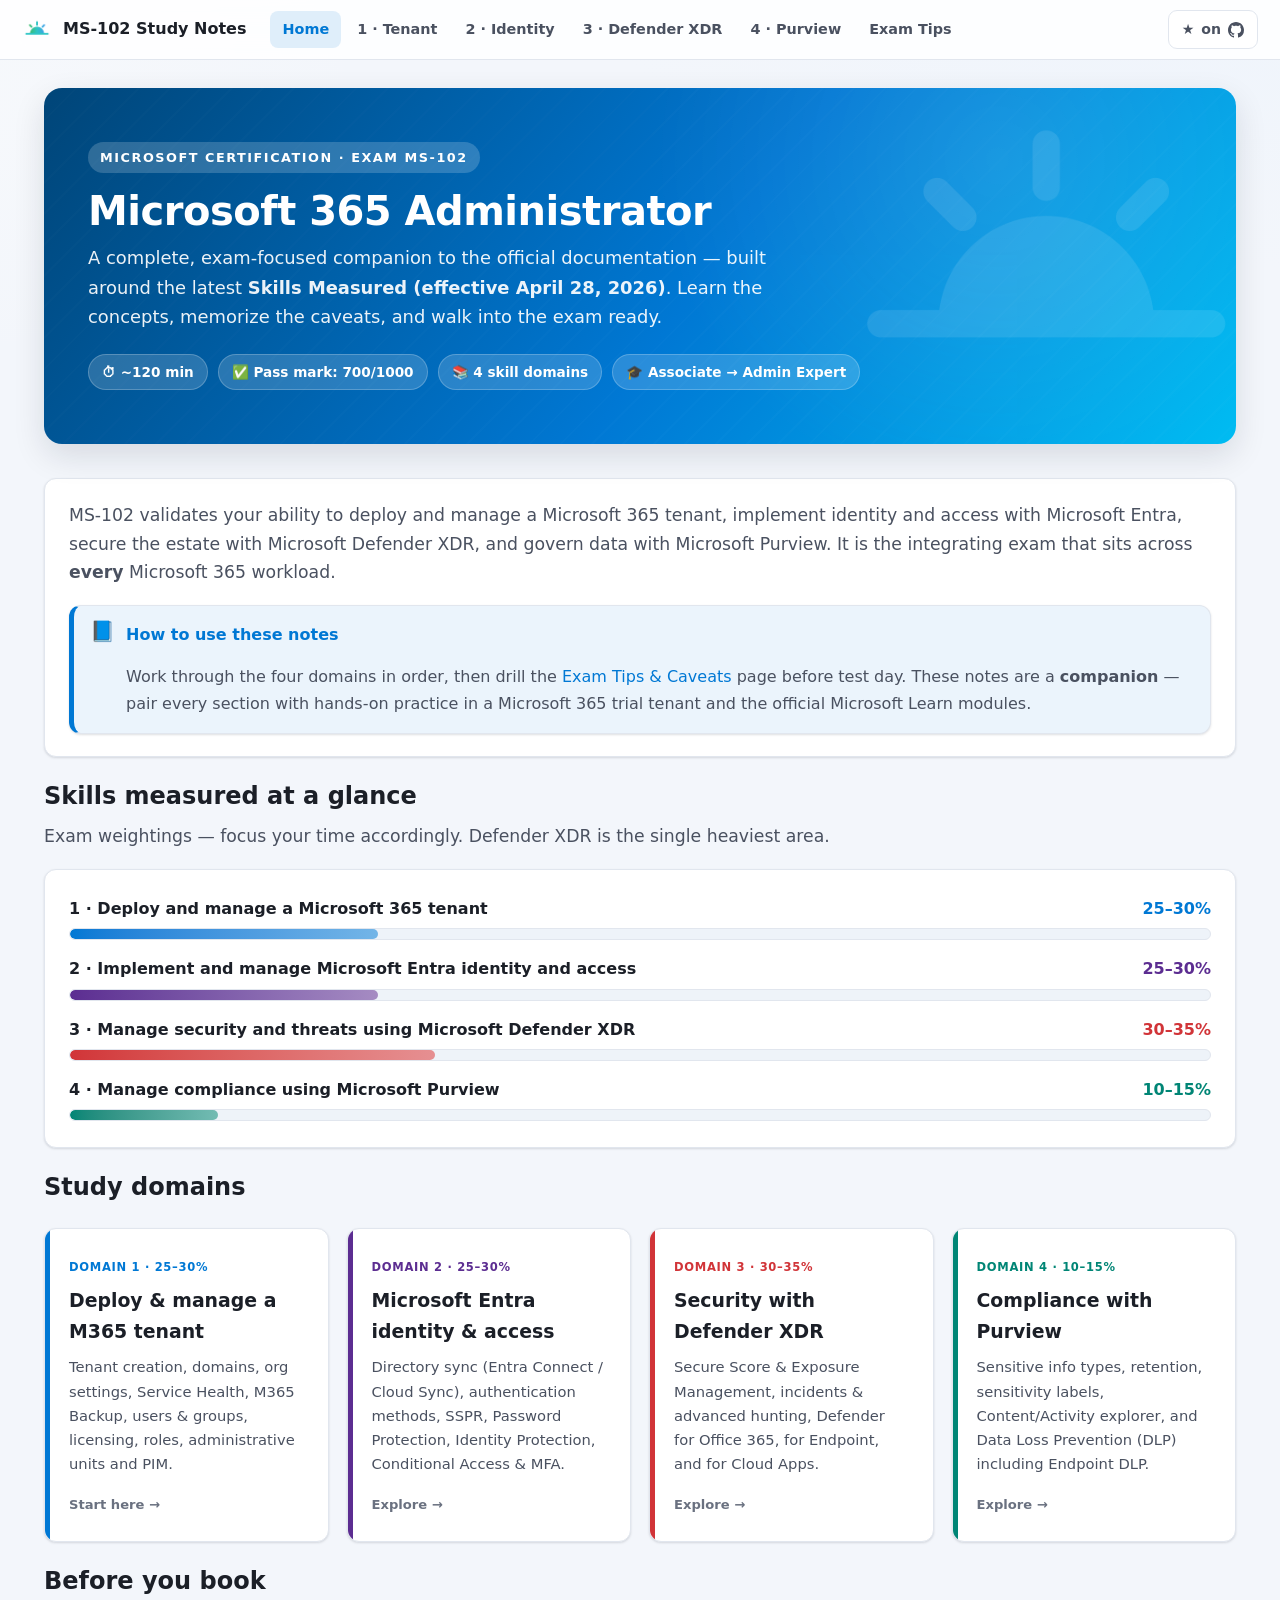
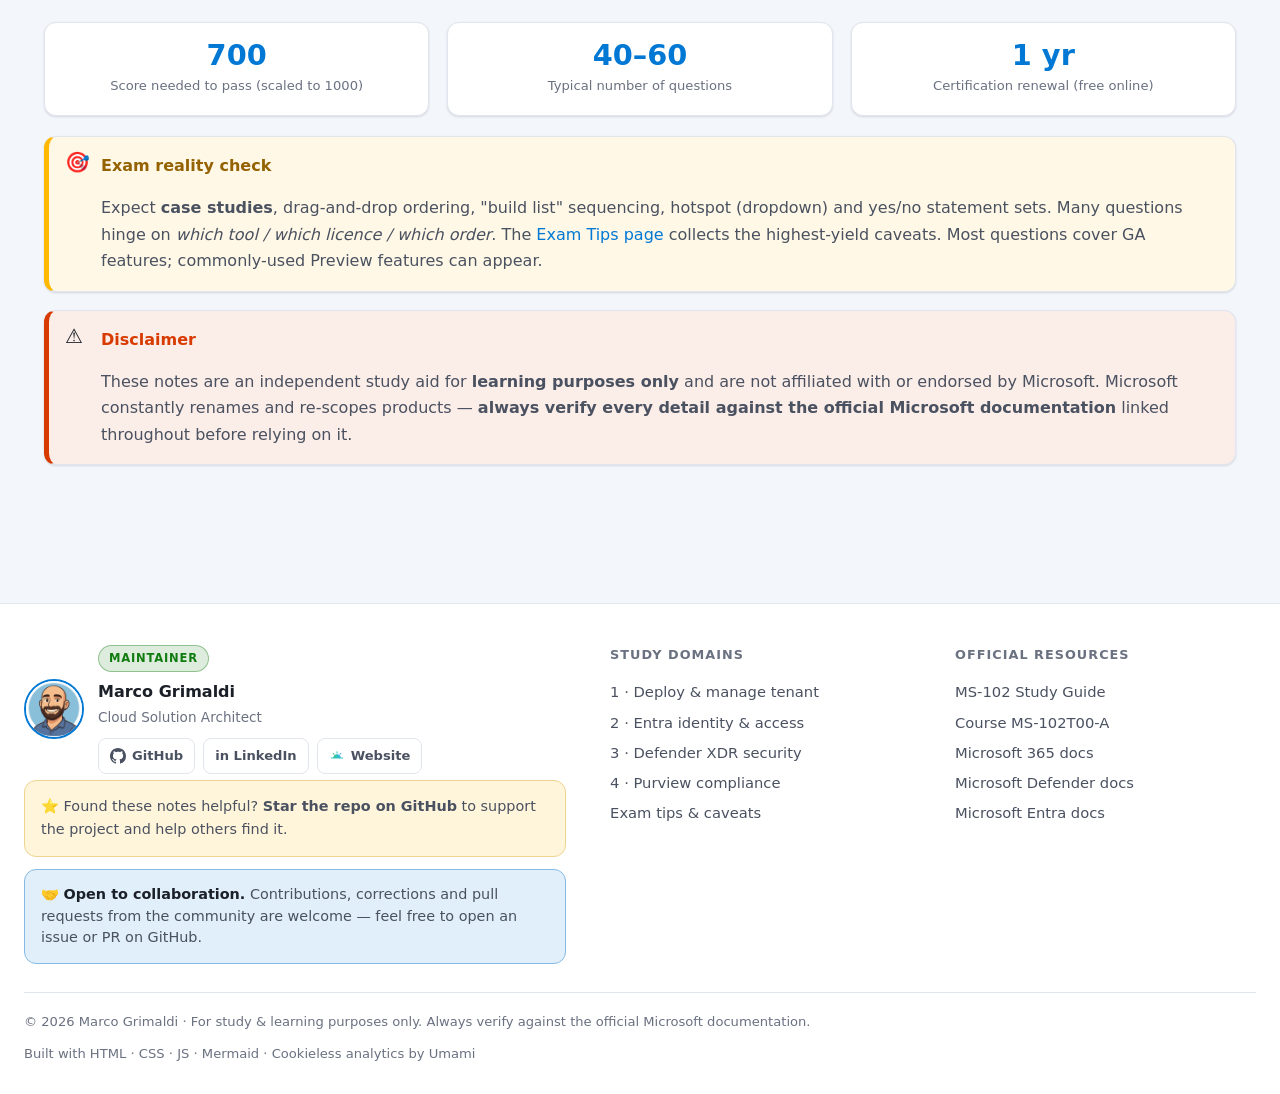
==== commit 8e6de8f3: "Update content" ====
--- a/index.html
+++ b/index.html
@@ -34,7 +34,7 @@
     <section class="hero">
       <span class="eyebrow">Microsoft Certification · Exam MS-102</span>
       <h1>Microsoft 365 Administrator</h1>
-      <p>A complete, exam-focused companion to the official documentation — built around the latest <strong>Skills Measured (effective April 28, 2026)</strong>. Learn the concepts, memorise the caveats, and walk into the exam ready.</p>
+      <p>A complete, exam-focused companion to the official documentation — built around the latest <strong>Skills Measured (effective April 28, 2026)</strong>. Learn the concepts, memorize the caveats, and walk into the exam ready.</p>
       <div class="hero-meta">
         <span>⏱ ~120 min</span>
         <span>✅ Pass mark: 700/1000</span>
--- a/assets/css/style.css
+++ b/assets/css/style.css
@@ -327,8 +327,10 @@
   background: color-mix(in srgb, var(--ms-green) 14%, transparent);
   border: 1px solid color-mix(in srgb, var(--ms-green) 38%, transparent);
   padding: 3px 10px; border-radius: 999px; margin-bottom: 7px; }
-.contrib-note { margin-top: 12px; font-size: .86rem; color: var(--text-muted); line-height: 1.5; }
-.contrib-note strong { color: var(--text-soft); }
+.contrib-note { background: color-mix(in srgb, var(--ms-blue) 12%, var(--surface));
+  border: 1px solid color-mix(in srgb, var(--ms-blue) 40%, var(--border)); border-radius: var(--radius);
+  padding: 14px 16px; margin-top: 12px; font-size: .9rem; color: var(--text-soft); line-height: 1.5; }
+.contrib-note strong { color: var(--text); }
 .footer-inner a { color: var(--text-soft); display: block; padding: 3px 0; font-size: .92rem; }
 .footer-inner a:hover { color: var(--ms-blue); }
 .author-card { display: flex; gap: 14px; align-items: center; }
@@ -358,8 +360,12 @@
 /* misc */
 .lead { font-size: 1.08rem; color: var(--text-soft); }
 .divider { height: 1px; background: var(--border); margin: 30px 0; border: 0; }
-.back-top { position: fixed; right: 22px; bottom: 22px; z-index: 60; opacity: 0; pointer-events: none; transition: .25s; }
-.back-top.show { opacity: 1; pointer-events: auto; }
+.float-btn { position: fixed; right: 22px; z-index: 60; opacity: 0; pointer-events: none; transition: .25s; text-decoration: none; }
+.float-btn.show { opacity: 1; pointer-events: auto; }
+.back-top { bottom: 22px; }
+.float-theme { bottom: 70px; }
+.float-home { bottom: 118px; }
+.float-home:hover { text-decoration: none; }
 
 .stat-grid { display: flex; flex-wrap: wrap; gap: 16px; margin: 20px 0; }
 .stat { flex: 1 1 200px; background: var(--surface); border: 1px solid var(--border); border-radius: var(--radius); padding: 18px; text-align: center; box-shadow: var(--shadow-sm); }
@@ -387,7 +393,7 @@
 }
 
 @media print {
-  .site-header, .toc, .site-footer, .back-top, .pager { display: none; }
+  .site-header, .toc, .site-footer, .float-btn, .pager { display: none; }
   .layout { grid-template-columns: 1fr; }
   body { background: #fff; }
 }
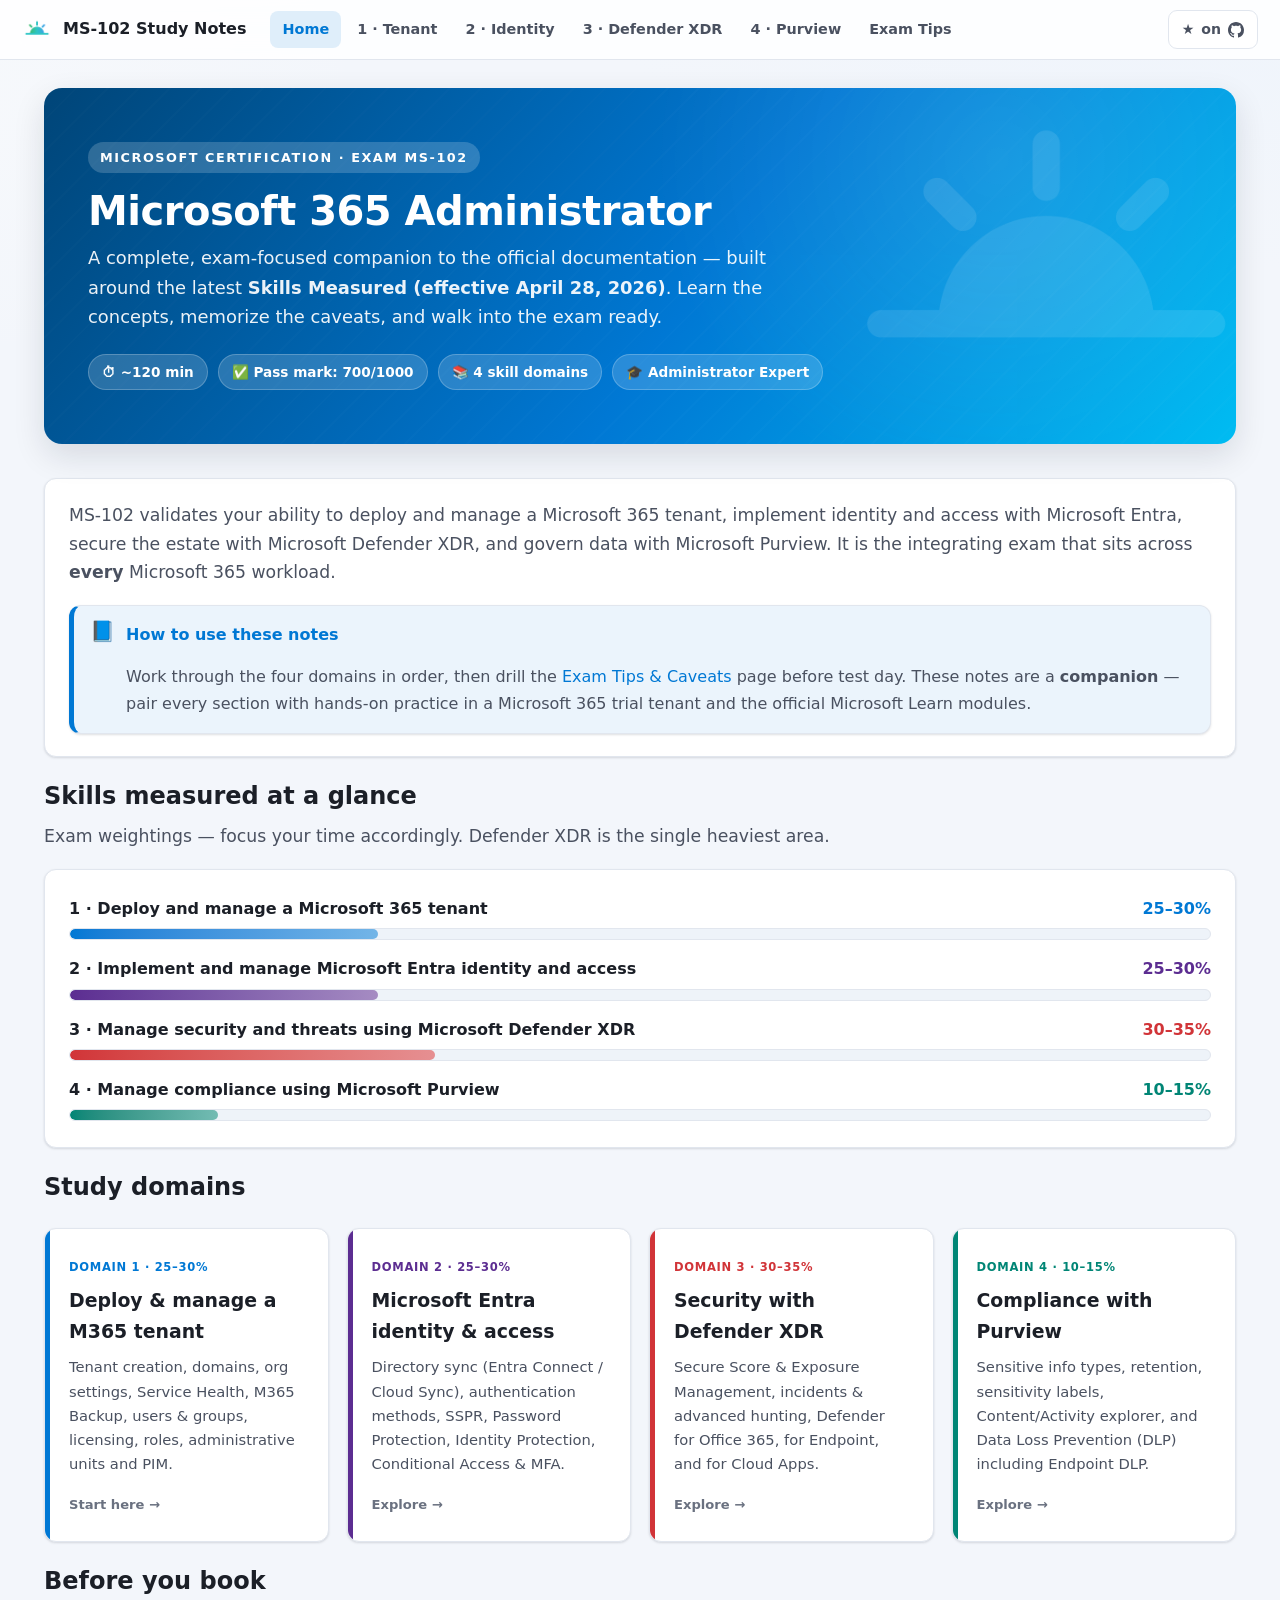
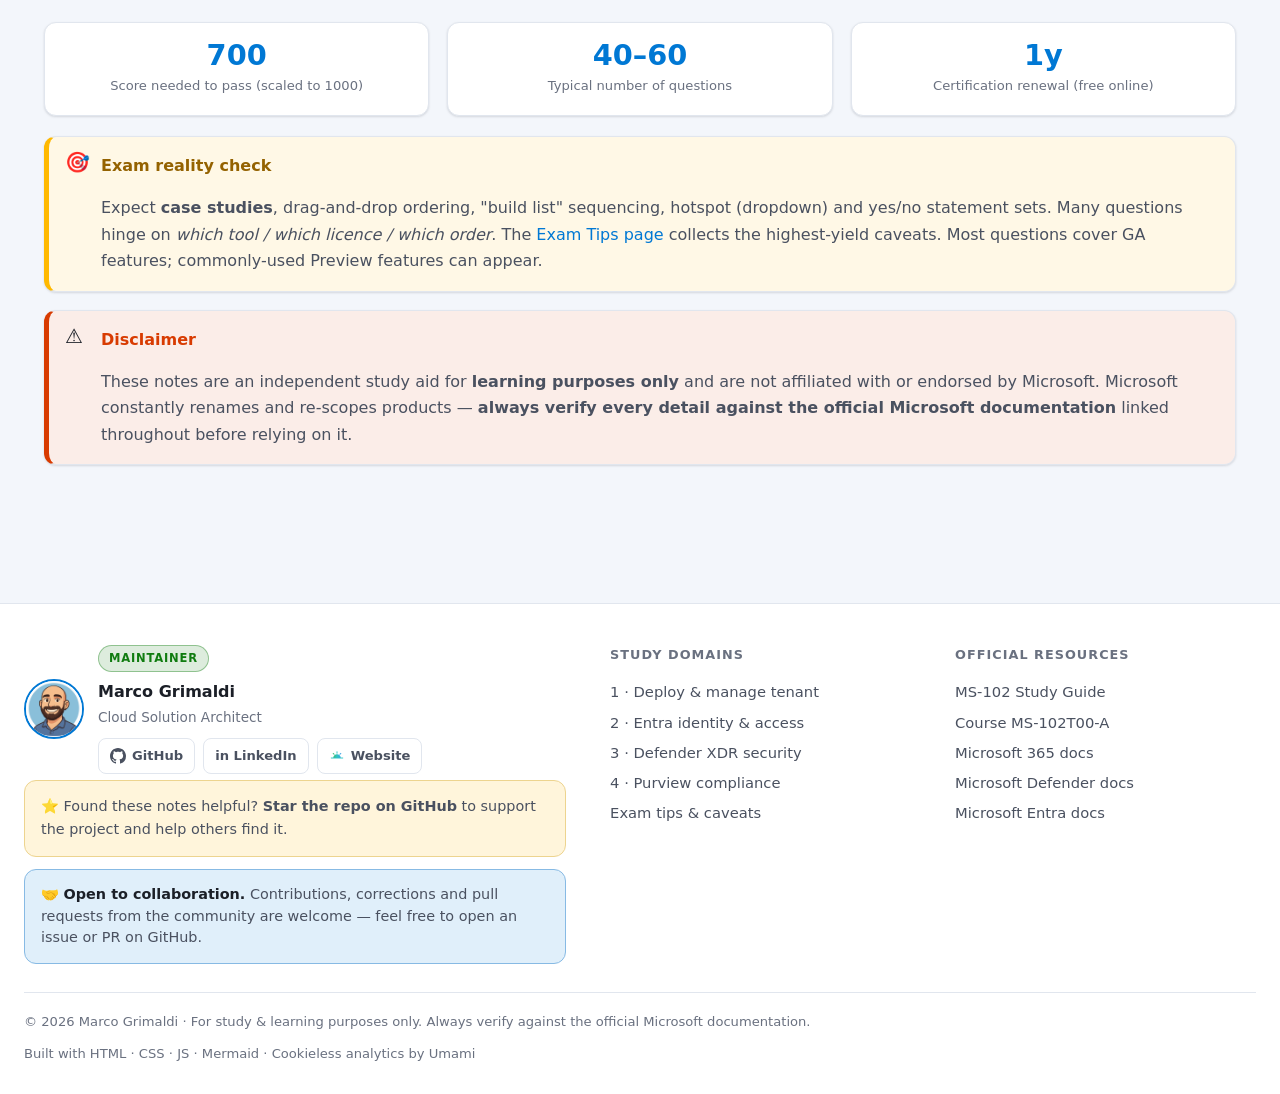
==== commit 5d9fdc31: "Update content" ====
--- a/index.html
+++ b/index.html
@@ -39,7 +39,7 @@
         <span>⏱ ~120 min</span>
         <span>✅ Pass mark: 700/1000</span>
         <span>📚 4 skill domains</span>
-        <span>🎓 Associate → Admin Expert</span>
+        <span>🎓 Administrator Expert</span>
       </div>
     </section>
 
@@ -107,7 +107,7 @@
     <div class="card-grid">
       <div class="stat"><div class="s-num">700</div><div class="s-lbl">Score needed to pass (scaled to 1000)</div></div>
       <div class="stat"><div class="s-num">40–60</div><div class="s-lbl">Typical number of questions</div></div>
-      <div class="stat"><div class="s-num">1 yr</div><div class="s-lbl">Certification renewal (free online)</div></div>
+      <div class="stat"><div class="s-num">1y</div><div class="s-lbl">Certification renewal (free online)</div></div>
     </div>
 
     <div class="callout exam">
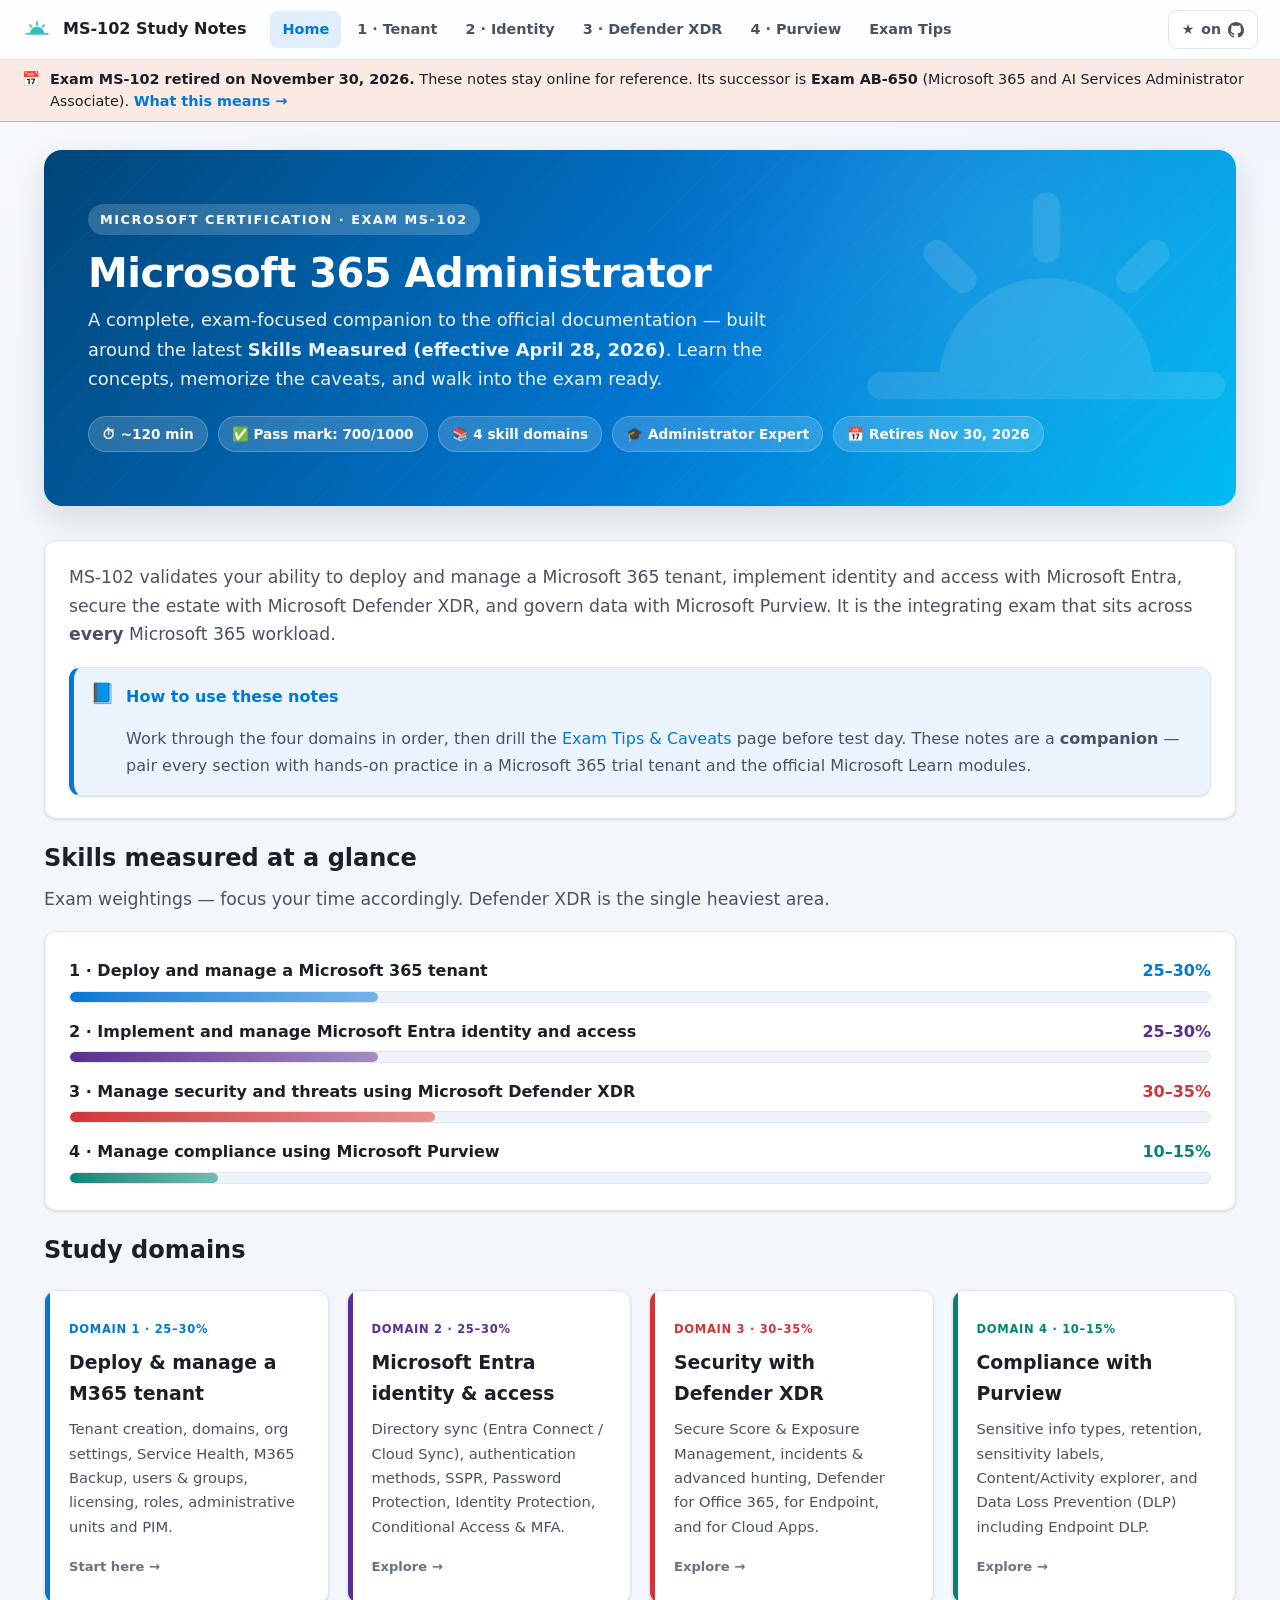
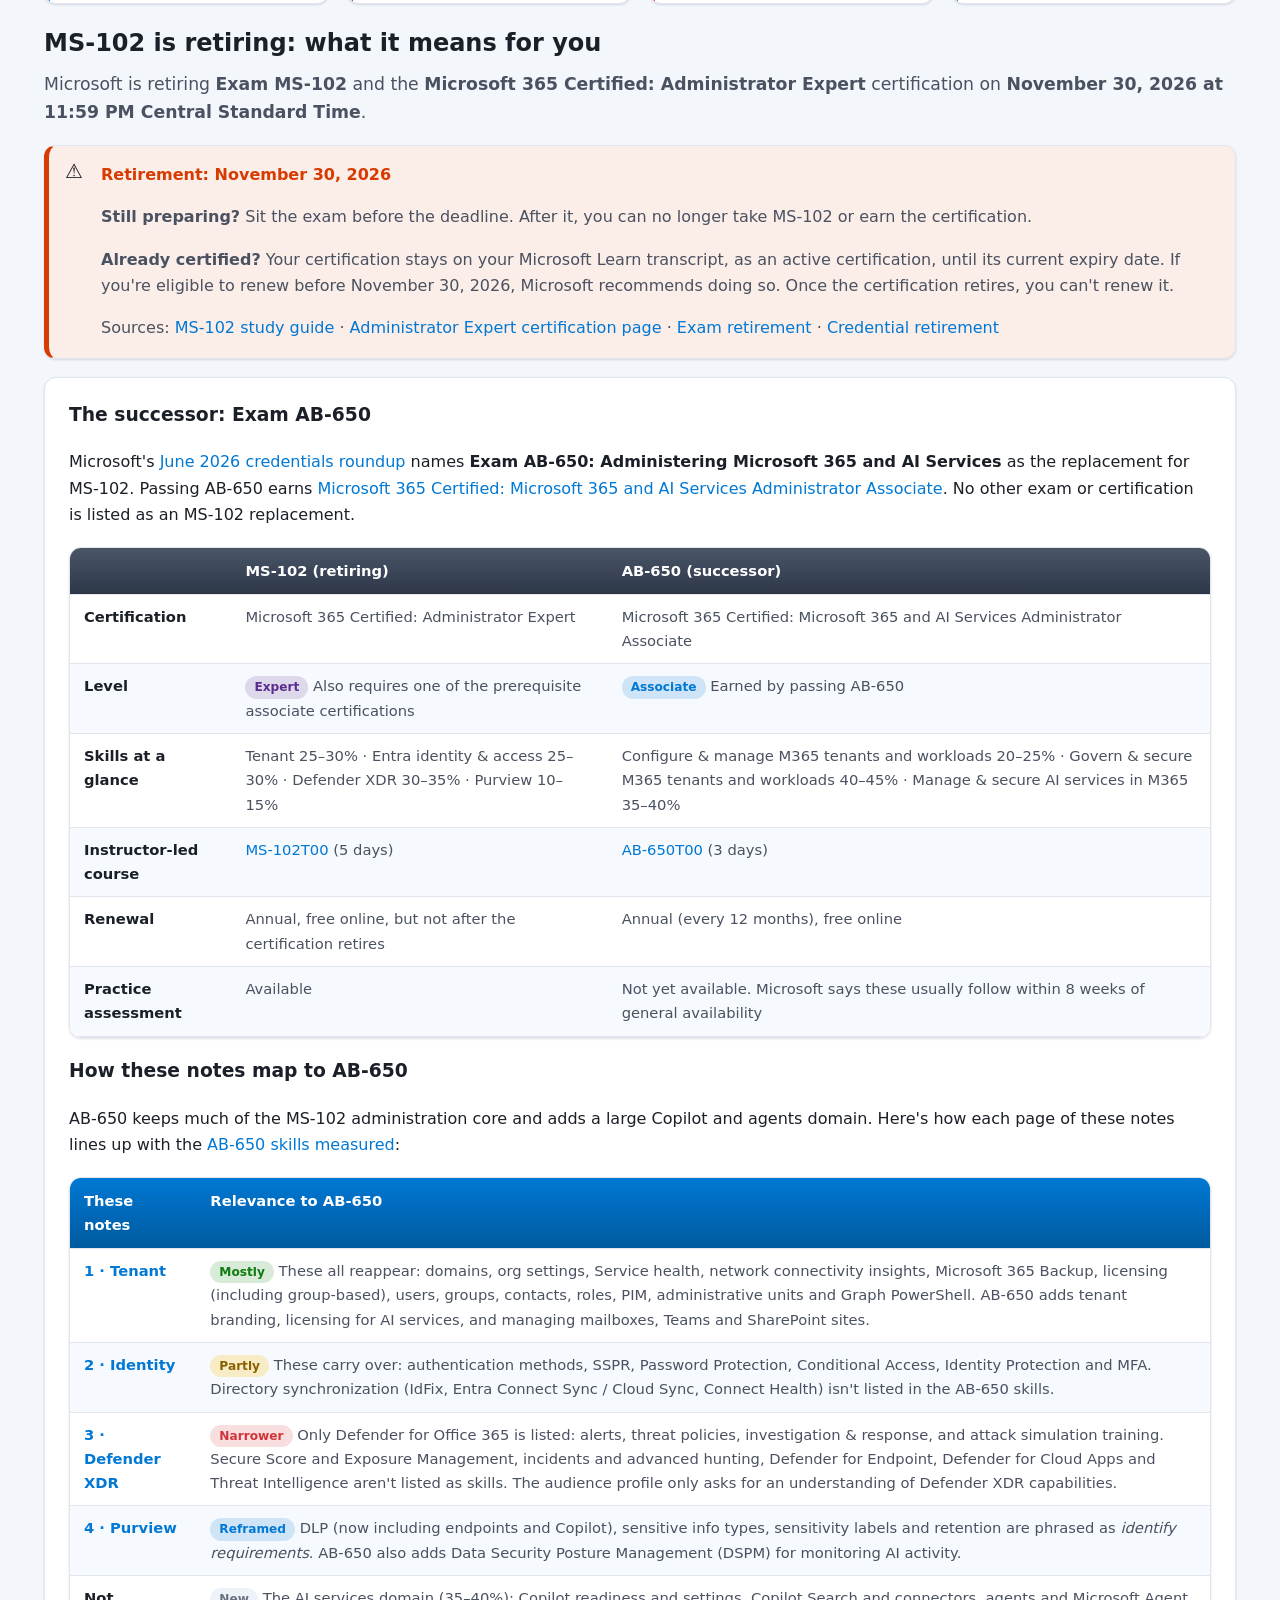
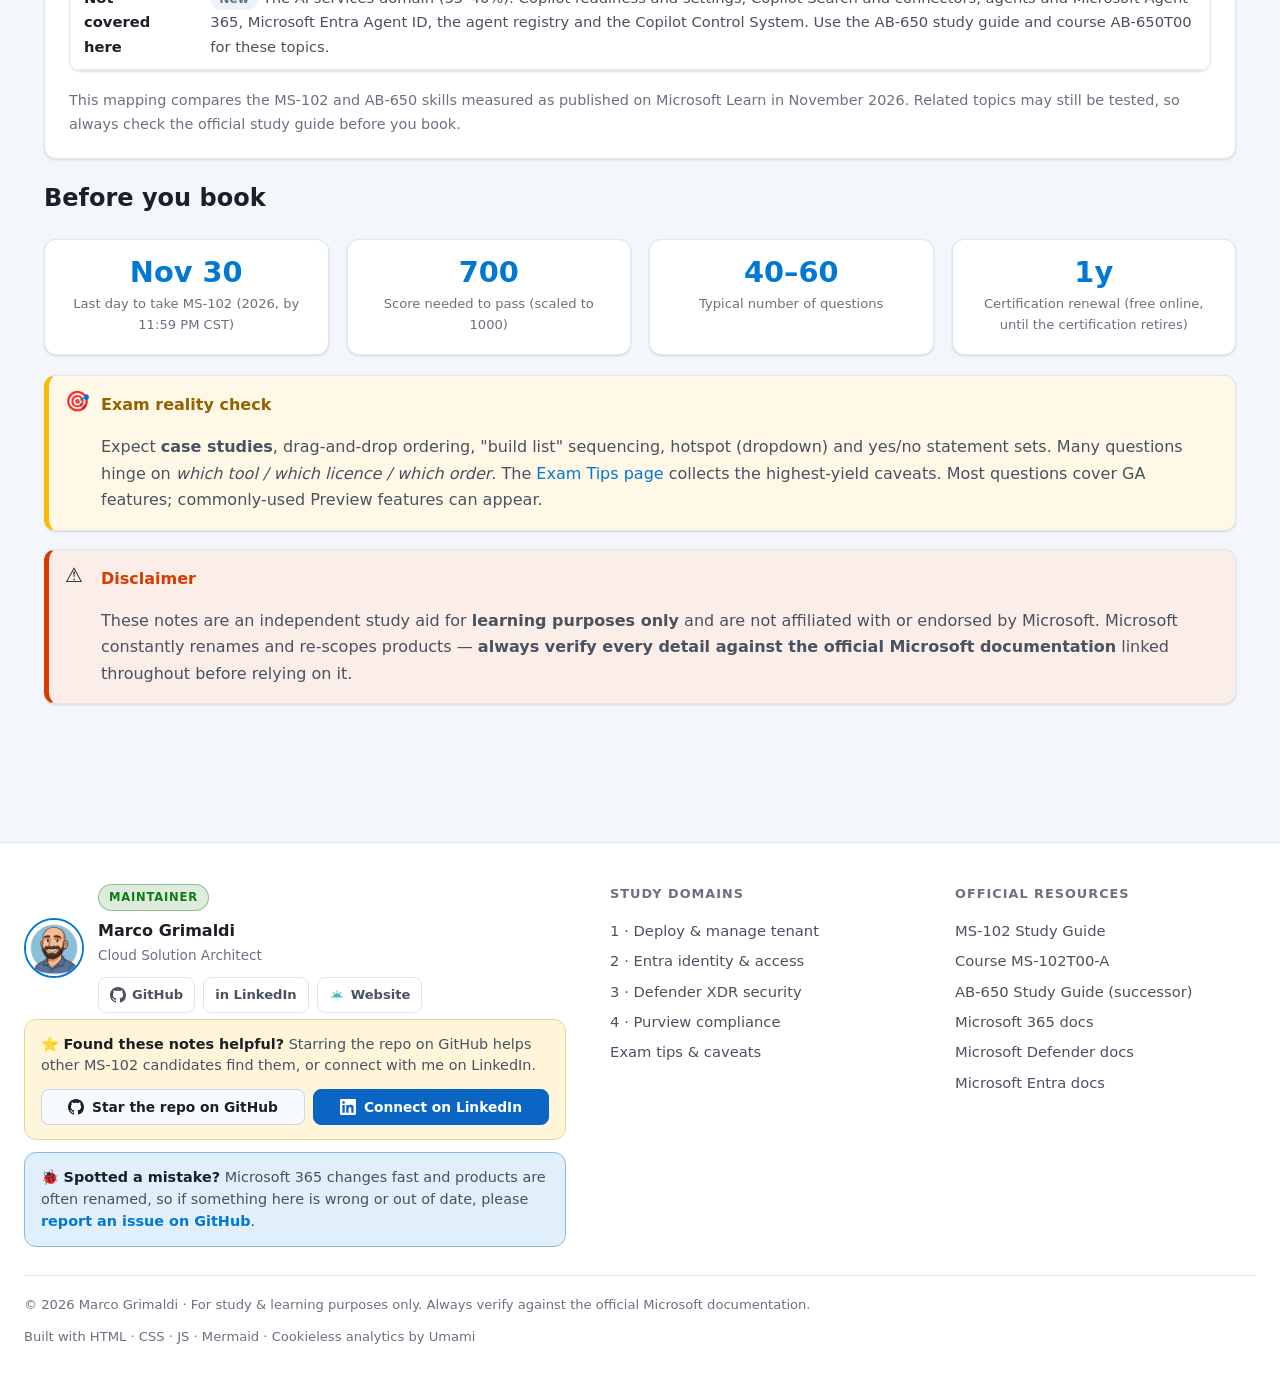
==== commit 673b8be3: "Add MS-102 retirement notice and AB-650 successor info Microsoft retires Exam MS-102 and the Microso" ====
--- a/index.html
+++ b/index.html
@@ -4,7 +4,7 @@
   <meta charset="UTF-8">
   <meta name="viewport" content="width=device-width, initial-scale=1.0">
   <title>MS-102 Study Notes · Microsoft 365 Administrator</title>
-  <meta name="description" content="Comprehensive, exam-focused study notes for the Microsoft MS-102: Microsoft 365 Administrator certification. Aligned to the latest skills measured with progress bars, diagrams, tables and exam caveats.">
+  <meta name="description" content="Comprehensive, exam-focused study notes for the Microsoft MS-102: Microsoft 365 Administrator certification. Aligned to the latest skills measured with progress bars, diagrams, tables and exam caveats. MS-102 retires on November 30, 2026; its successor is Exam AB-650.">
   <meta name="author" content="Marco Grimaldi">
   <link rel="icon" href="assets/images/site-mark-no-bg.png">
   <link rel="stylesheet" href="assets/css/style.css">
@@ -40,6 +40,7 @@
         <span>✅ Pass mark: 700/1000</span>
         <span>📚 4 skill domains</span>
         <span>🎓 Administrator Expert</span>
+        <span>📅 Retires Nov 30, 2026</span>
       </div>
     </section>
 
@@ -103,11 +104,56 @@
       </a>
     </div>
 
+    <h2 id="retirement" class="content" style="border:0;margin-bottom:6px">MS-102 is retiring: what it means for you</h2>
+    <p class="lead" style="margin-top:0">Microsoft is retiring <strong>Exam MS-102</strong> and the <strong>Microsoft 365 Certified: Administrator Expert</strong> certification on <strong>November 30, 2026 at 11:59 PM Central Standard Time</strong>.</p>
+
+    <div class="callout warn">
+      <p class="ct-title">Retirement: November 30, 2026</p>
+      <p><strong>Still preparing?</strong> Sit the exam before the deadline. After it, you can no longer take MS-102 or earn the certification.</p>
+      <p><strong>Already certified?</strong> Your certification stays on your Microsoft Learn transcript, as an active certification, until its current expiry date. If you're eligible to renew before November 30, 2026, Microsoft recommends doing so. Once the certification retires, you can't renew it.</p>
+      <p>Sources: <a href="https://learn.microsoft.com/en-us/credentials/certifications/resources/study-guides/ms-102" target="_blank" rel="noopener">MS-102 study guide</a> · <a href="https://learn.microsoft.com/en-us/credentials/certifications/m365-administrator-expert/" target="_blank" rel="noopener">Administrator Expert certification page</a> · <a href="https://learn.microsoft.com/en-us/credentials/support/retired-certification-exams" target="_blank" rel="noopener">Exam retirement</a> · <a href="https://learn.microsoft.com/en-us/credentials/support/credential-retirement" target="_blank" rel="noopener">Credential retirement</a></p>
+    </div>
+
+    <div class="card">
+      <h3 style="margin-top:0">The successor: Exam AB-650</h3>
+      <p>Microsoft's <a href="https://techcommunity.microsoft.com/blog/skills-hub-blog/microsoft-credentials-roundup-june-2026/4528350" target="_blank" rel="noopener">June 2026 credentials roundup</a> names <strong>Exam AB-650: Administering Microsoft 365 and AI Services</strong> as the replacement for MS-102. Passing AB-650 earns <a href="https://learn.microsoft.com/en-us/credentials/certifications/ai-services-administrator-associate/" target="_blank" rel="noopener">Microsoft 365 Certified: Microsoft 365 and AI Services Administrator Associate</a>. No other exam or certification is listed as an MS-102 replacement.</p>
+      <div class="table-wrap">
+        <table class="tbl t-slate">
+          <thead><tr><th></th><th>MS-102 (retiring)</th><th>AB-650 (successor)</th></tr></thead>
+          <tbody>
+            <tr><td>Certification</td><td>Microsoft 365 Certified: Administrator Expert</td><td>Microsoft 365 Certified: Microsoft 365 and AI Services Administrator Associate</td></tr>
+            <tr><td>Level</td><td><span class="pill p-purple">Expert</span> Also requires one of the prerequisite associate certifications</td><td><span class="pill p-blue">Associate</span> Earned by passing AB-650</td></tr>
+            <tr><td>Skills at a glance</td><td>Tenant 25–30% · Entra identity &amp; access 25–30% · Defender XDR 30–35% · Purview 10–15%</td><td>Configure &amp; manage M365 tenants and workloads 20–25% · Govern &amp; secure M365 tenants and workloads 40–45% · Manage &amp; secure AI services in M365 35–40%</td></tr>
+            <tr><td>Instructor-led course</td><td><a href="https://learn.microsoft.com/en-us/training/courses/ms-102t00" target="_blank" rel="noopener">MS-102T00</a> (5 days)</td><td><a href="https://learn.microsoft.com/en-us/training/courses/ab-650t00" target="_blank" rel="noopener">AB-650T00</a> (3 days)</td></tr>
+            <tr><td>Renewal</td><td>Annual, free online, but not after the certification retires</td><td>Annual (every 12 months), free online</td></tr>
+            <tr><td>Practice assessment</td><td>Available</td><td>Not yet available. Microsoft says these usually follow within 8 weeks of general availability</td></tr>
+          </tbody>
+        </table>
+      </div>
+
+      <h3>How these notes map to AB-650</h3>
+      <p>AB-650 keeps much of the MS-102 administration core and adds a large Copilot and agents domain. Here's how each page of these notes lines up with the <a href="https://learn.microsoft.com/en-us/credentials/certifications/resources/study-guides/ab-650" target="_blank" rel="noopener">AB-650 skills measured</a>:</p>
+      <div class="table-wrap">
+        <table class="tbl">
+          <thead><tr><th>These notes</th><th>Relevance to AB-650</th></tr></thead>
+          <tbody>
+            <tr><td><a href="domain-1-tenant/">1 · Tenant</a></td><td><span class="pill p-green">Mostly</span> These all reappear: domains, org settings, Service health, network connectivity insights, Microsoft 365 Backup, licensing (including group-based), users, groups, contacts, roles, PIM, administrative units and Graph PowerShell. AB-650 adds tenant branding, licensing for AI services, and managing mailboxes, Teams and SharePoint sites.</td></tr>
+            <tr><td><a href="domain-2-identity/">2 · Identity</a></td><td><span class="pill p-amber">Partly</span> These carry over: authentication methods, SSPR, Password Protection, Conditional Access, Identity Protection and MFA. Directory synchronization (IdFix, Entra Connect Sync / Cloud Sync, Connect Health) isn't listed in the AB-650 skills.</td></tr>
+            <tr><td><a href="domain-3-defender/">3 · Defender XDR</a></td><td><span class="pill p-red">Narrower</span> Only Defender for Office 365 is listed: alerts, threat policies, investigation &amp; response, and attack simulation training. Secure Score and Exposure Management, incidents and advanced hunting, Defender for Endpoint, Defender for Cloud Apps and Threat Intelligence aren't listed as skills. The audience profile only asks for an understanding of Defender XDR capabilities.</td></tr>
+            <tr><td><a href="domain-4-purview/">4 · Purview</a></td><td><span class="pill p-blue">Reframed</span> DLP (now including endpoints and Copilot), sensitive info types, sensitivity labels and retention are phrased as <em>identify requirements</em>. AB-650 also adds Data Security Posture Management (DSPM) for monitoring AI activity.</td></tr>
+            <tr><td>Not covered here</td><td><span class="pill p-gray">New</span> The AI services domain (35–40%): Copilot readiness and settings, Copilot Search and connectors, agents and Microsoft Agent 365, Microsoft Entra Agent ID, the agent registry and the Copilot Control System. Use the AB-650 study guide and course AB-650T00 for these topics.</td></tr>
+          </tbody>
+        </table>
+      </div>
+      <p style="margin-bottom:0;font-size:.9rem;color:var(--text-muted)">This mapping compares the MS-102 and AB-650 skills measured as published on Microsoft Learn in November 2026. Related topics may still be tested, so always check the official study guide before you book.</p>
+    </div>
+
     <h2 class="content" style="border:0;margin-bottom:6px">Before you book</h2>
     <div class="card-grid">
+      <div class="stat"><div class="s-num">Nov 30</div><div class="s-lbl">Last day to take MS-102 (2026, by 11:59 PM CST)</div></div>
       <div class="stat"><div class="s-num">700</div><div class="s-lbl">Score needed to pass (scaled to 1000)</div></div>
       <div class="stat"><div class="s-num">40–60</div><div class="s-lbl">Typical number of questions</div></div>
-      <div class="stat"><div class="s-num">1y</div><div class="s-lbl">Certification renewal (free online)</div></div>
+      <div class="stat"><div class="s-num">1y</div><div class="s-lbl">Certification renewal (free online, until the certification retires)</div></div>
     </div>
 
     <div class="callout exam">
--- a/assets/css/style.css
+++ b/assets/css/style.css
@@ -125,6 +125,16 @@
 
 .nav-toggle { display: none; }
 
+/* Retirement banner (injected under the header by main.js) */
+.retire-banner {
+  display: flex; align-items: flex-start; justify-content: center; gap: 10px;
+  padding: 9px 22px; font-size: .9rem; line-height: 1.5; color: var(--text);
+  background: color-mix(in srgb, var(--ms-orange) 11%, var(--surface));
+  border-bottom: 1px solid color-mix(in srgb, var(--ms-orange) 35%, var(--border));
+}
+.retire-banner .rb-icon { flex: none; }
+.retire-banner a { font-weight: 600; white-space: nowrap; }
+
 /* ===================== Layout ===================== */
 .layout { display: grid; grid-template-columns: 260px minmax(0, 1fr); gap: 34px;
   max-width: var(--maxw); margin: 0 auto; padding: 28px 24px 80px; }
@@ -327,10 +337,10 @@
   background: color-mix(in srgb, var(--ms-green) 14%, transparent);
   border: 1px solid color-mix(in srgb, var(--ms-green) 38%, transparent);
   padding: 3px 10px; border-radius: 999px; margin-bottom: 7px; }
-.contrib-note { background: color-mix(in srgb, var(--ms-blue) 12%, var(--surface));
+.issue-note { background: color-mix(in srgb, var(--ms-blue) 12%, var(--surface));
   border: 1px solid color-mix(in srgb, var(--ms-blue) 40%, var(--border)); border-radius: var(--radius);
   padding: 14px 16px; margin-top: 12px; font-size: .9rem; color: var(--text-soft); line-height: 1.5; }
-.contrib-note strong { color: var(--text); }
+.issue-note strong { color: var(--text); }
 .footer-inner a { color: var(--text-soft); display: block; padding: 3px 0; font-size: .92rem; }
 .footer-inner a:hover { color: var(--ms-blue); }
 .author-card { display: flex; gap: 14px; align-items: center; }
@@ -345,6 +355,23 @@
 .author-links a img { width: 16px; height: 16px; flex: none; }
 .star-cta { background: color-mix(in srgb, var(--ms-amber) 14%, var(--surface)); border: 1px solid color-mix(in srgb, var(--ms-amber) 40%, var(--border));
   border-radius: var(--radius); padding: 14px 16px; margin-top: 6px; font-size: .9rem; color: var(--text-soft); }
+.star-cta strong { color: var(--text); }
+.star-cta p { margin: 0 0 12px; line-height: 1.5; }
+/* Inline link inside the banner: undo the footer's block-link styling. */
+.issue-note a { display: inline; padding: 0; font-size: inherit; color: var(--ms-blue); font-weight: 600; }
+/* Buttons grow to fill their row, so however they wrap the rows end flush.
+   Same pairing as the support callout on marcogrimaldi29.com. */
+.support-actions { display: flex; flex-wrap: wrap; gap: 8px; }
+.support-actions a { display: inline-flex; flex: 1 1 auto; justify-content: center; align-items: center; gap: 8px;
+  min-height: 36px; padding: 6px 14px; border-radius: var(--radius-sm); border: 1px solid transparent;
+  font-size: .86rem; font-weight: 600; transition: background .15s, border-color .15s, box-shadow .15s, transform .15s; }
+.support-actions a:hover { text-decoration: none; transform: translateY(-1px); }
+.support-actions svg { width: 16px; height: 16px; flex: none; }
+.support-actions .support-star { background: var(--surface-2); border-color: var(--border-strong); color: var(--text); }
+.support-actions .support-star:hover { background: var(--surface-3); border-color: var(--ms-blue); color: var(--text); }
+/* LinkedIn's own blue in both themes, lightening on hover. */
+.support-actions .support-linkedin { background: #0a66c2; border-color: #0a66c2; color: #fff; }
+.support-actions .support-linkedin:hover { background: #1275d1; border-color: #1275d1; color: #fff; }
 .footer-bottom { max-width: var(--maxw); margin: 28px auto 0; padding-top: 18px; border-top: 1px solid var(--border);
   font-size: .82rem; color: var(--text-muted); display: flex; justify-content: space-between; flex-wrap: wrap; gap: 10px; }
 
@@ -390,10 +417,11 @@
   .hero h1 { font-size: 1.9rem; }
   .brand .brand-full { display: none; }
   .ghub-link span { display: none; }
+  .retire-banner { justify-content: flex-start; padding: 8px 16px; font-size: .84rem; }
 }
 
 @media print {
-  .site-header, .toc, .site-footer, .float-btn, .pager { display: none; }
+  .site-header, .retire-banner, .toc, .site-footer, .float-btn, .pager { display: none; }
   .layout { grid-template-columns: 1fr; }
   body { background: #fff; }
 }
